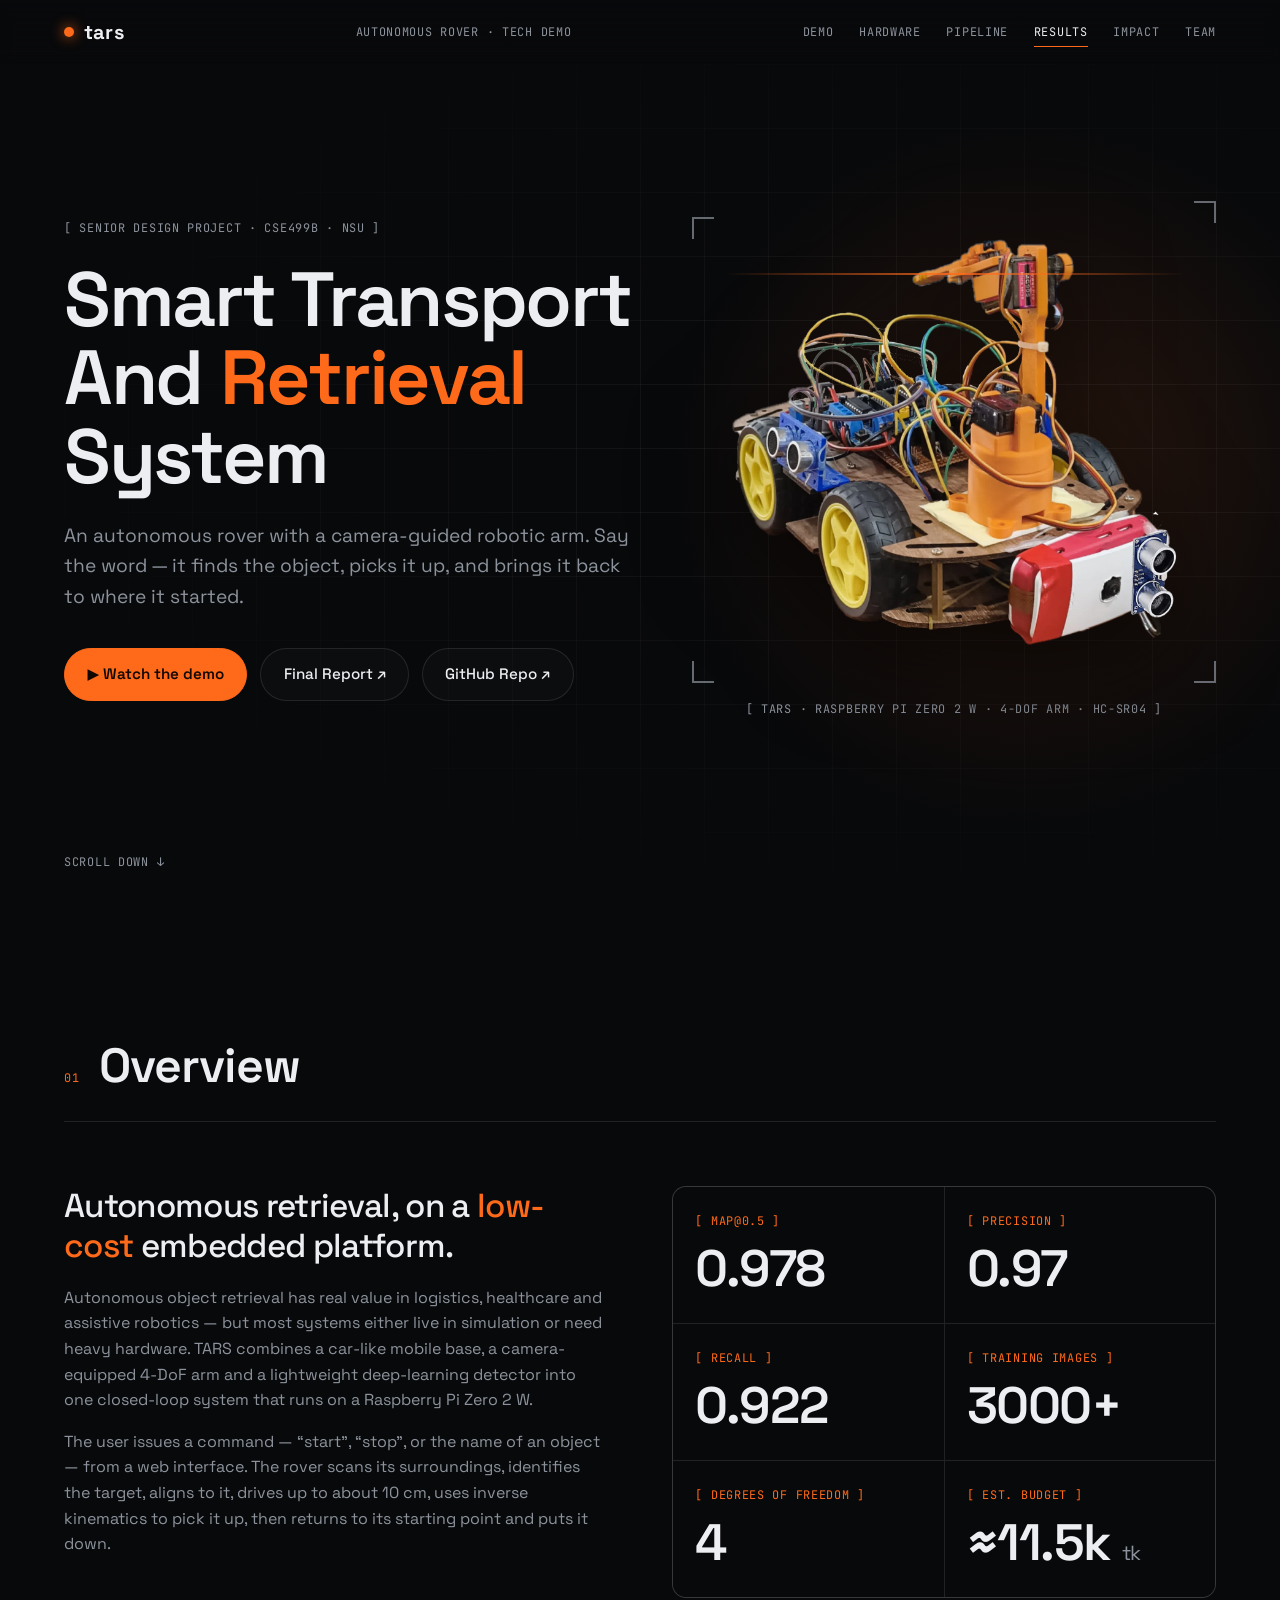
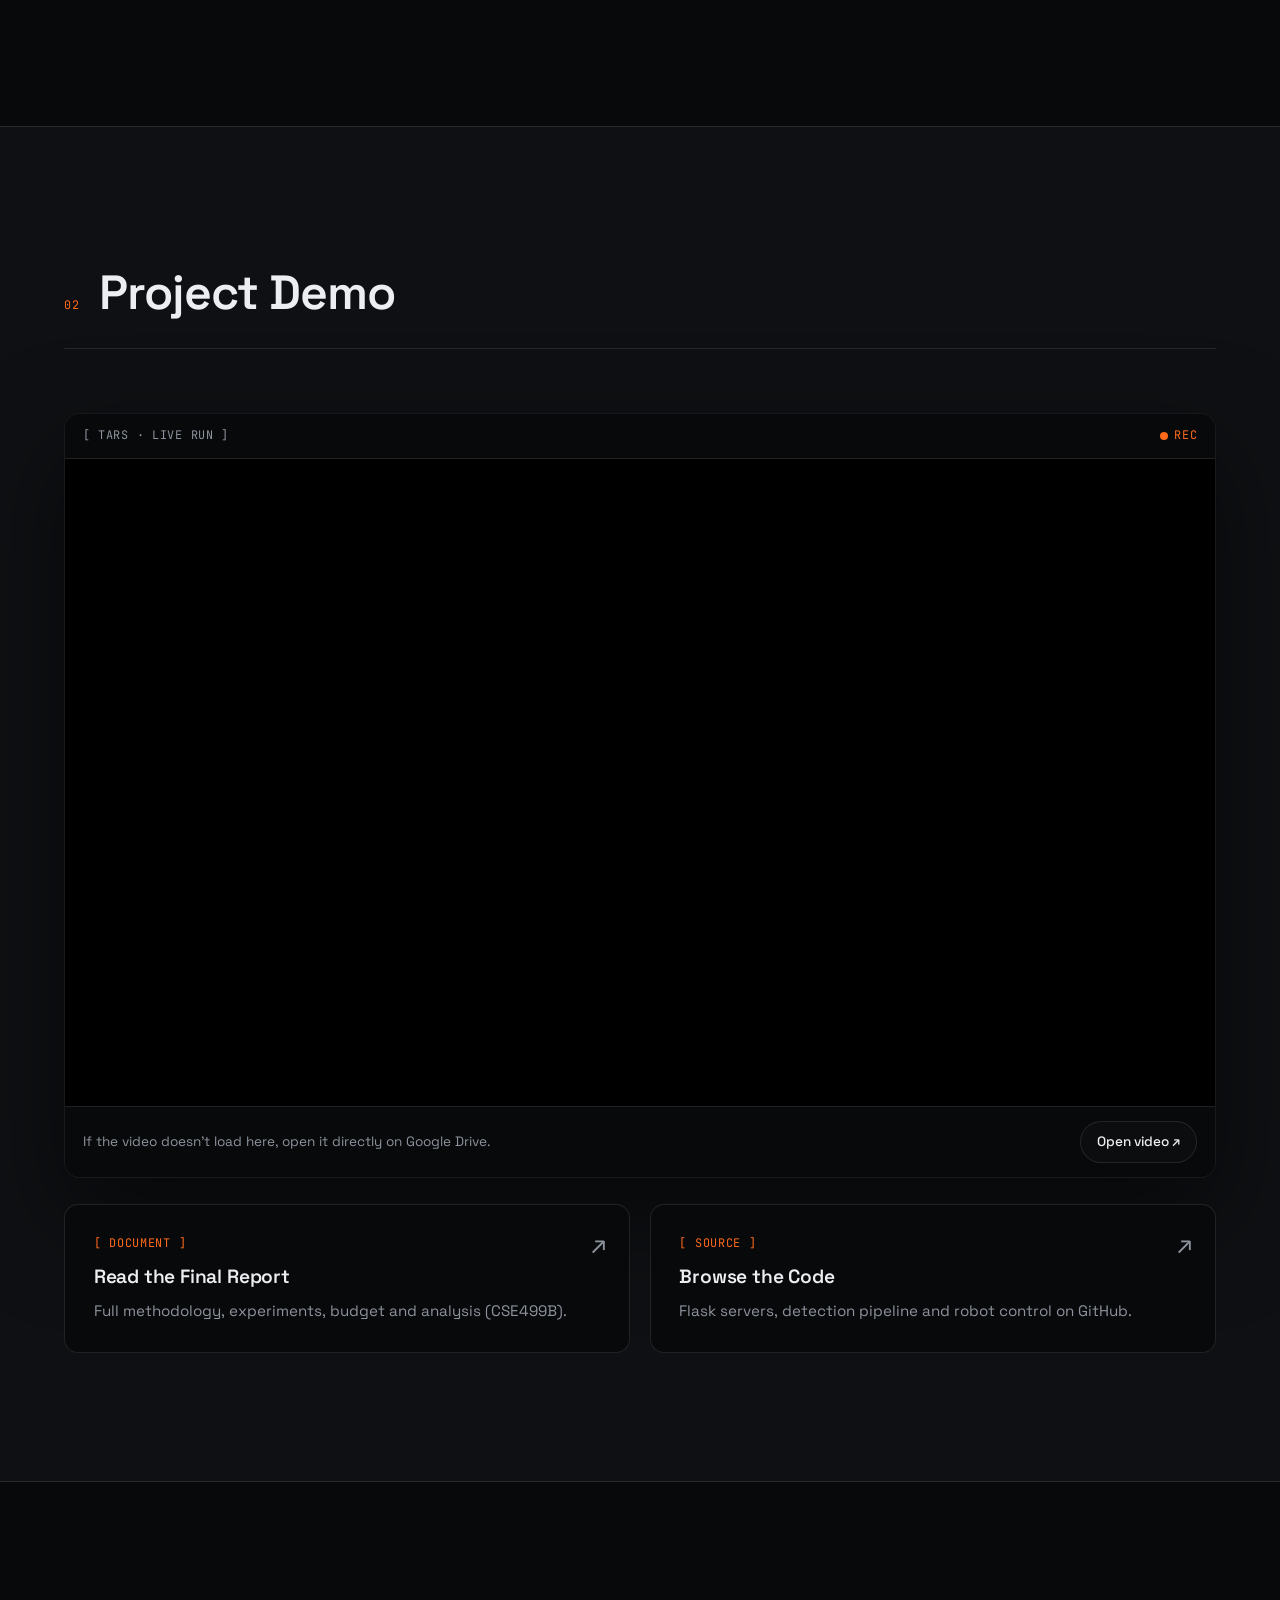
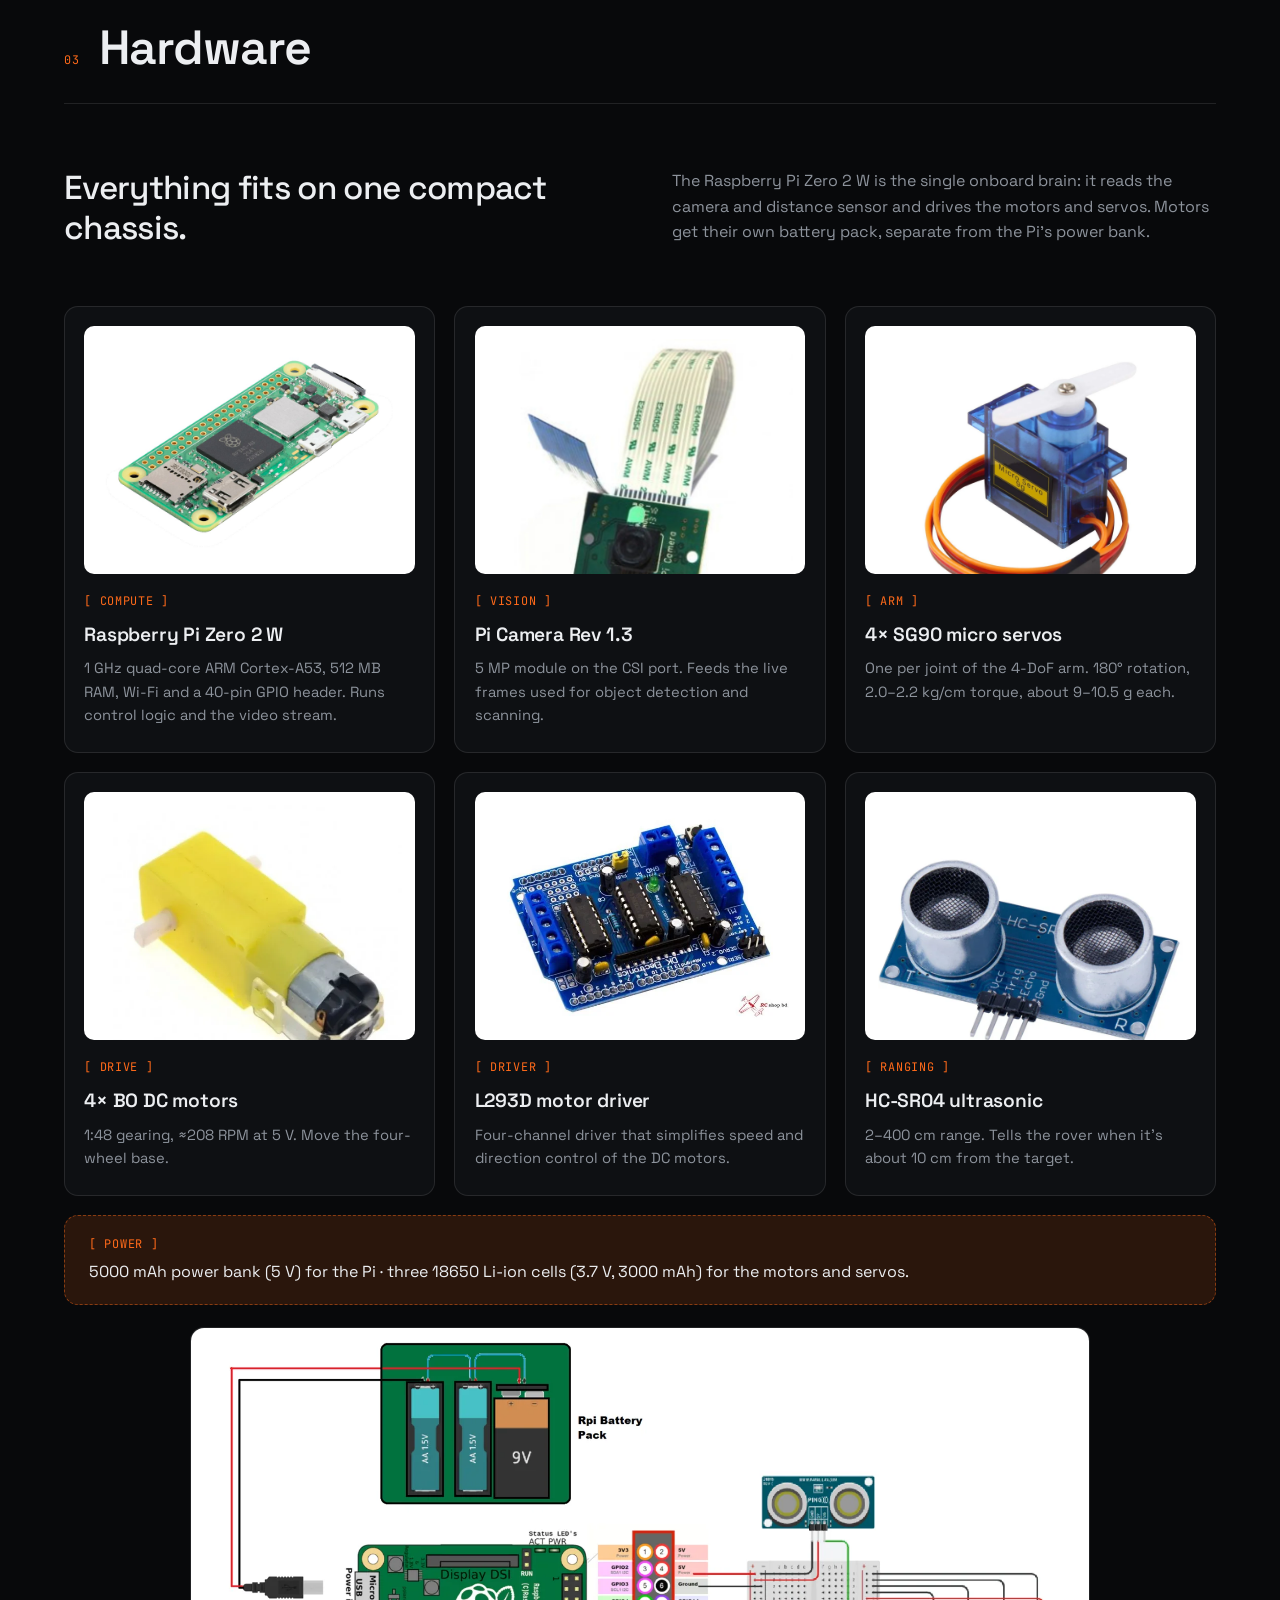
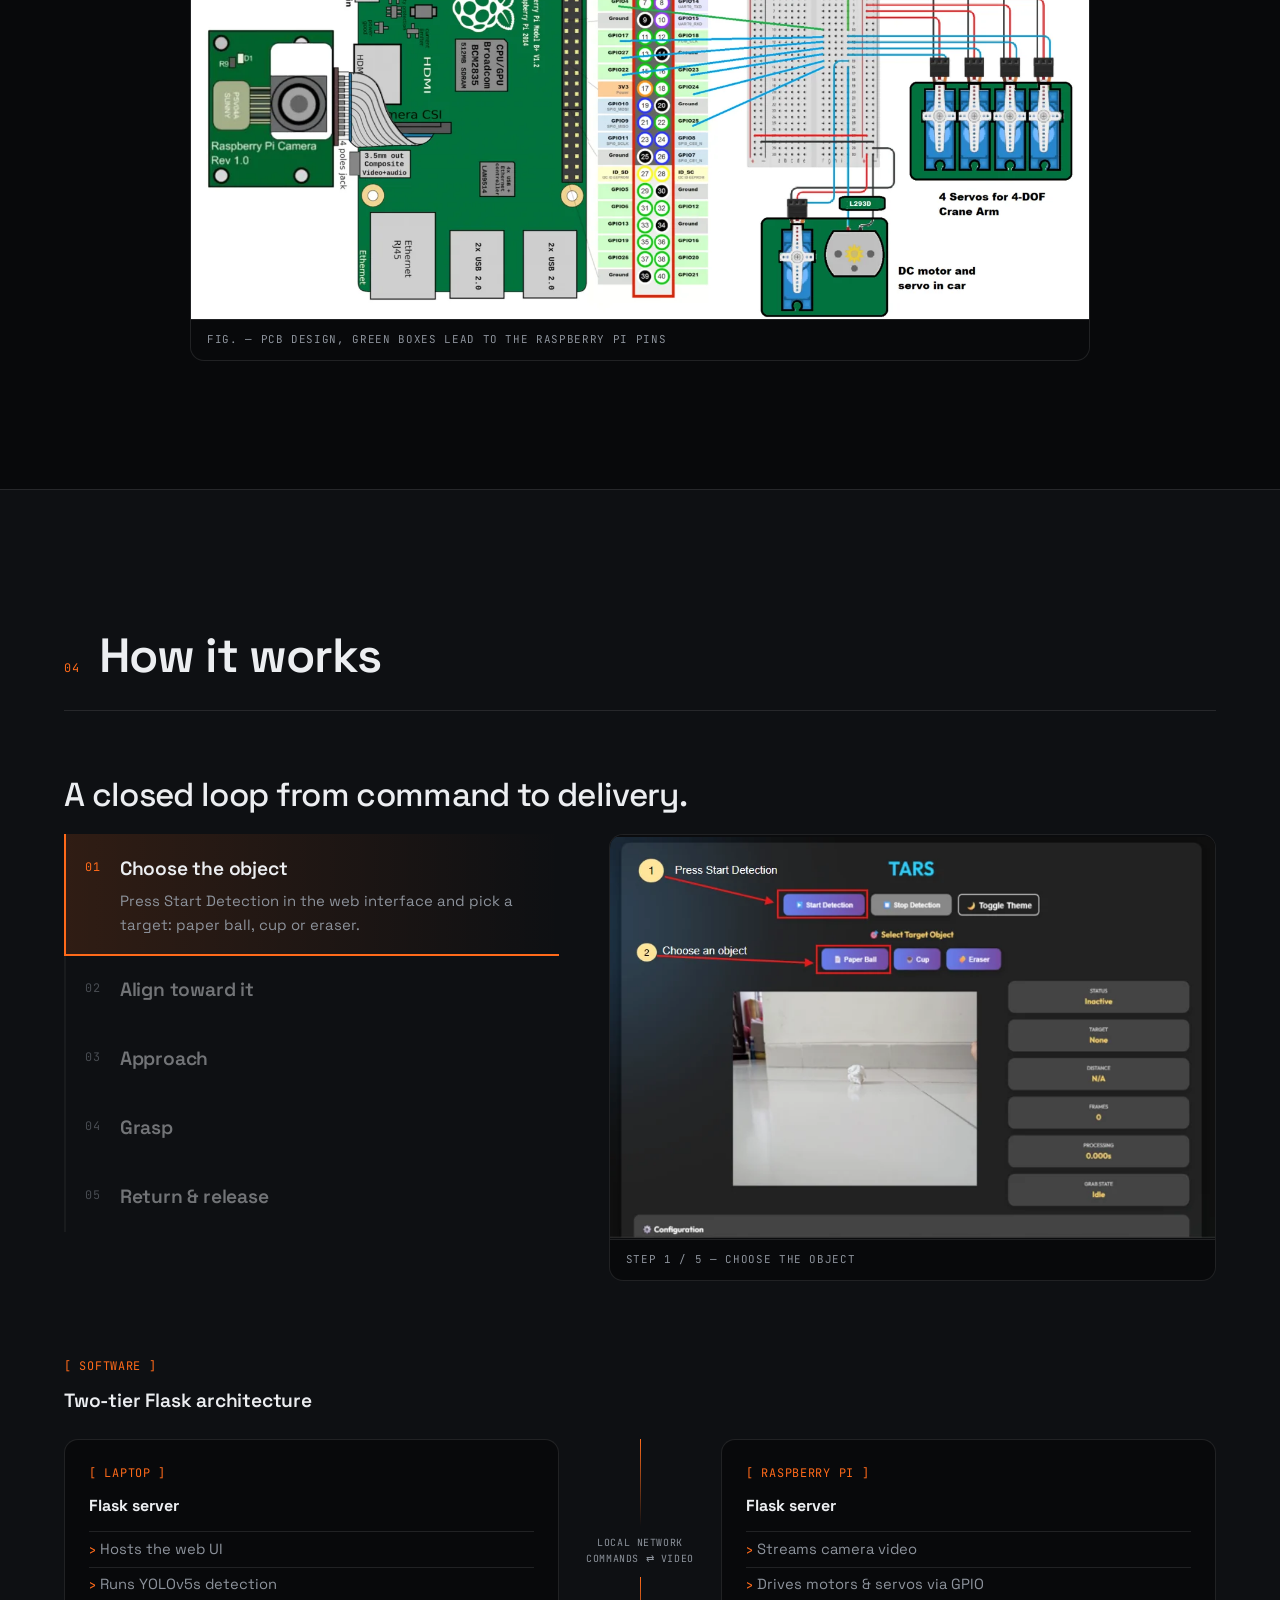
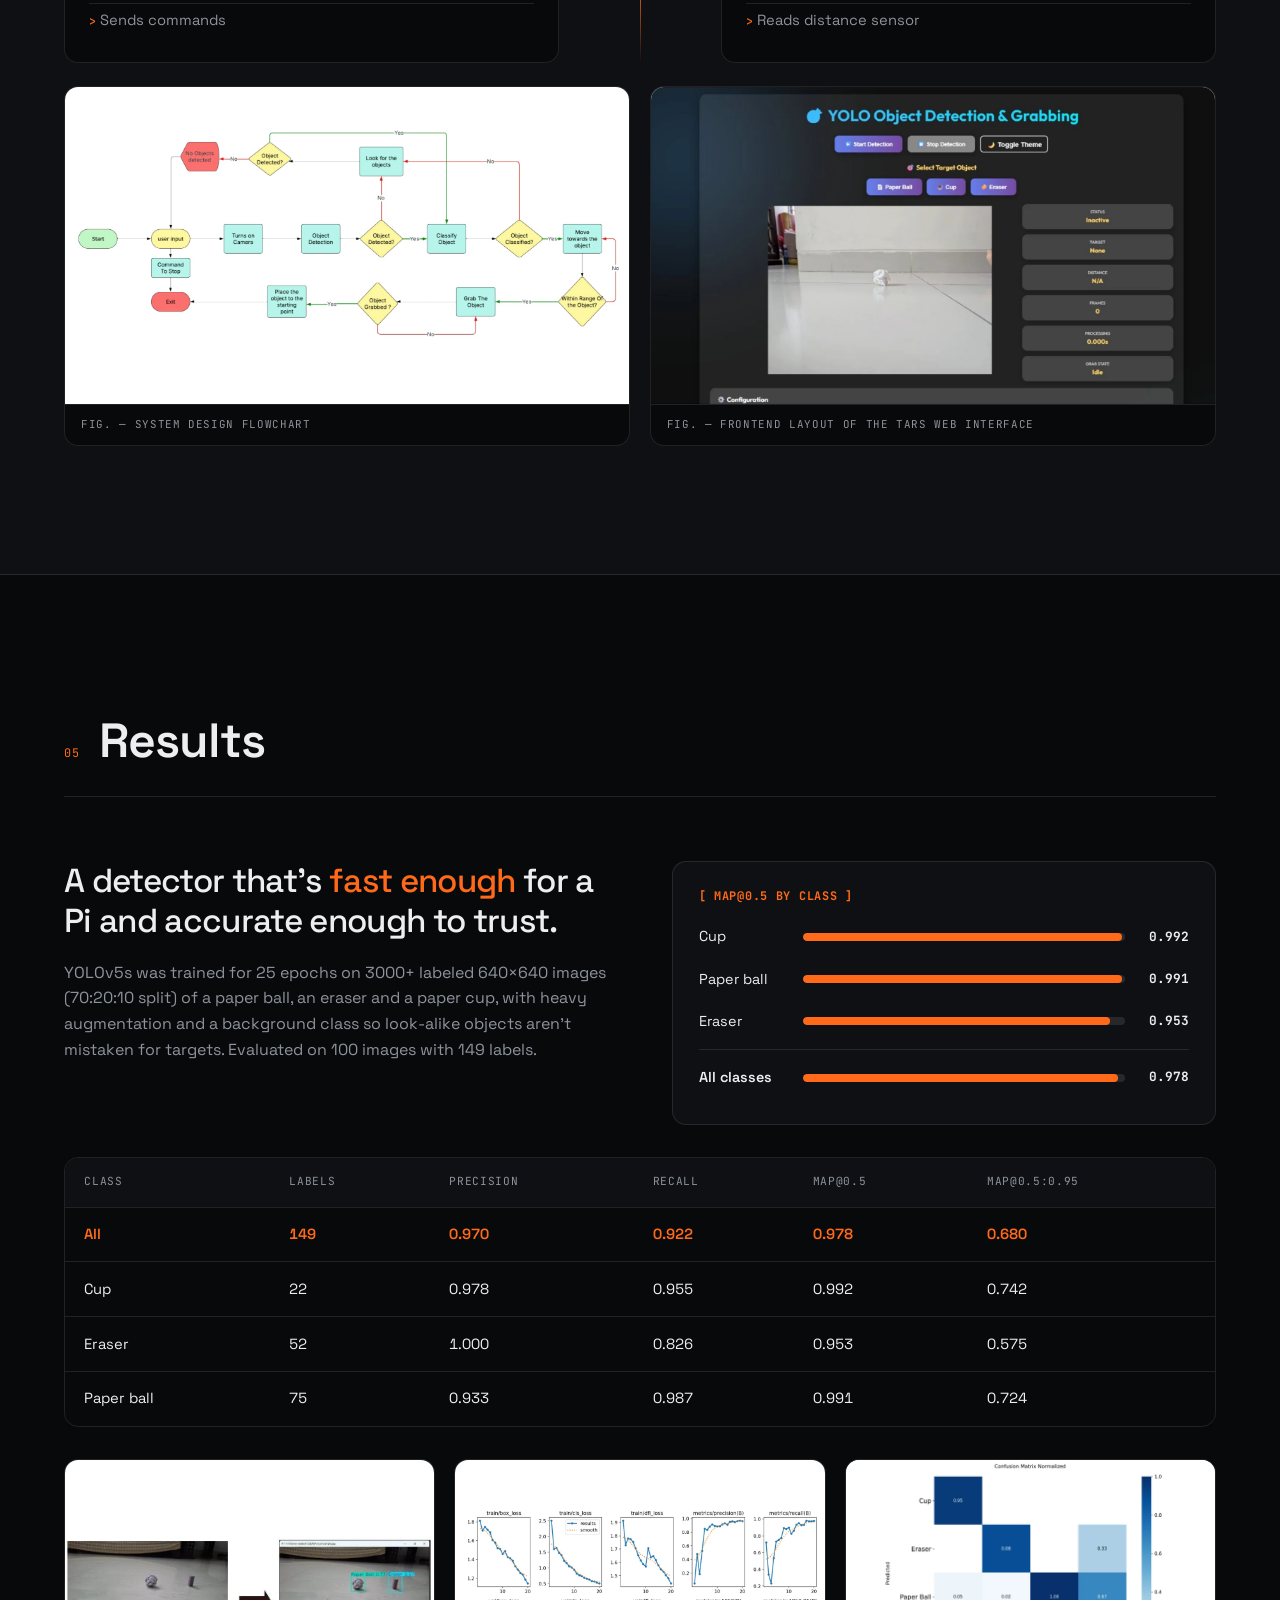
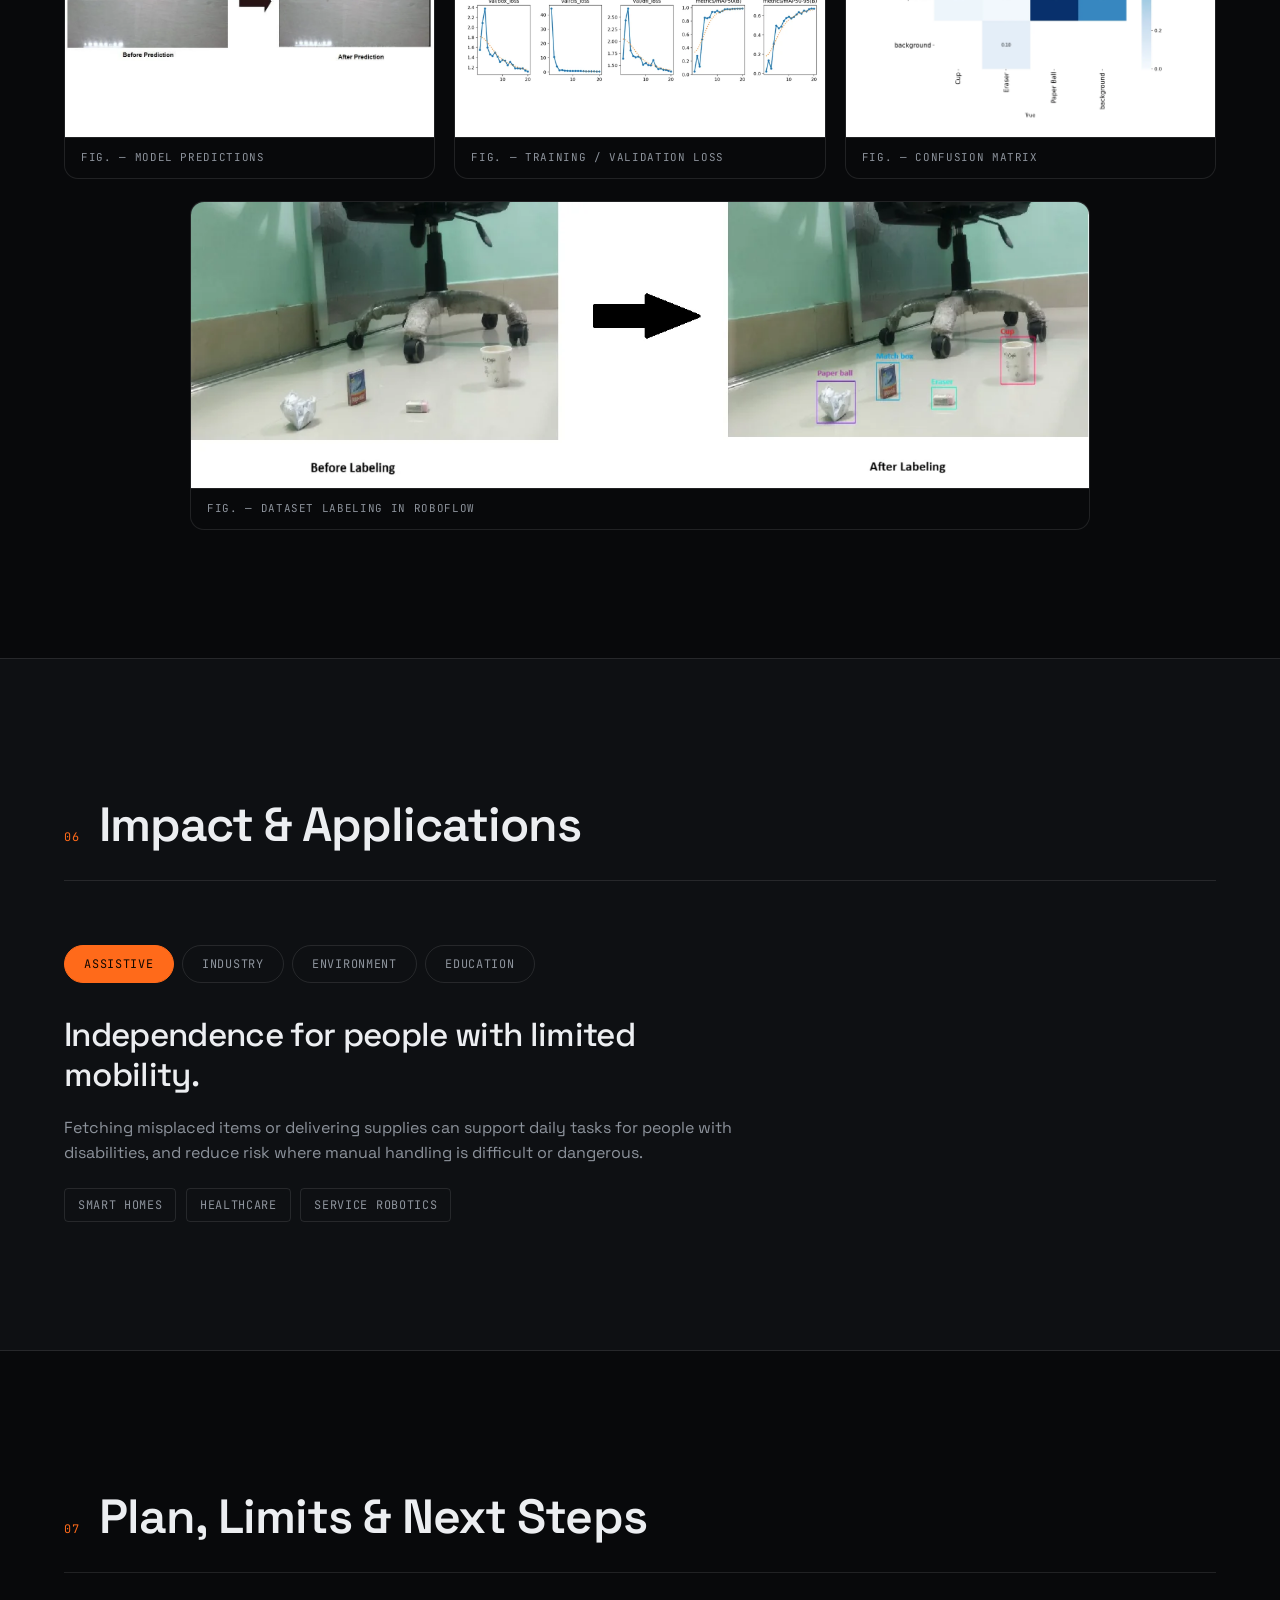
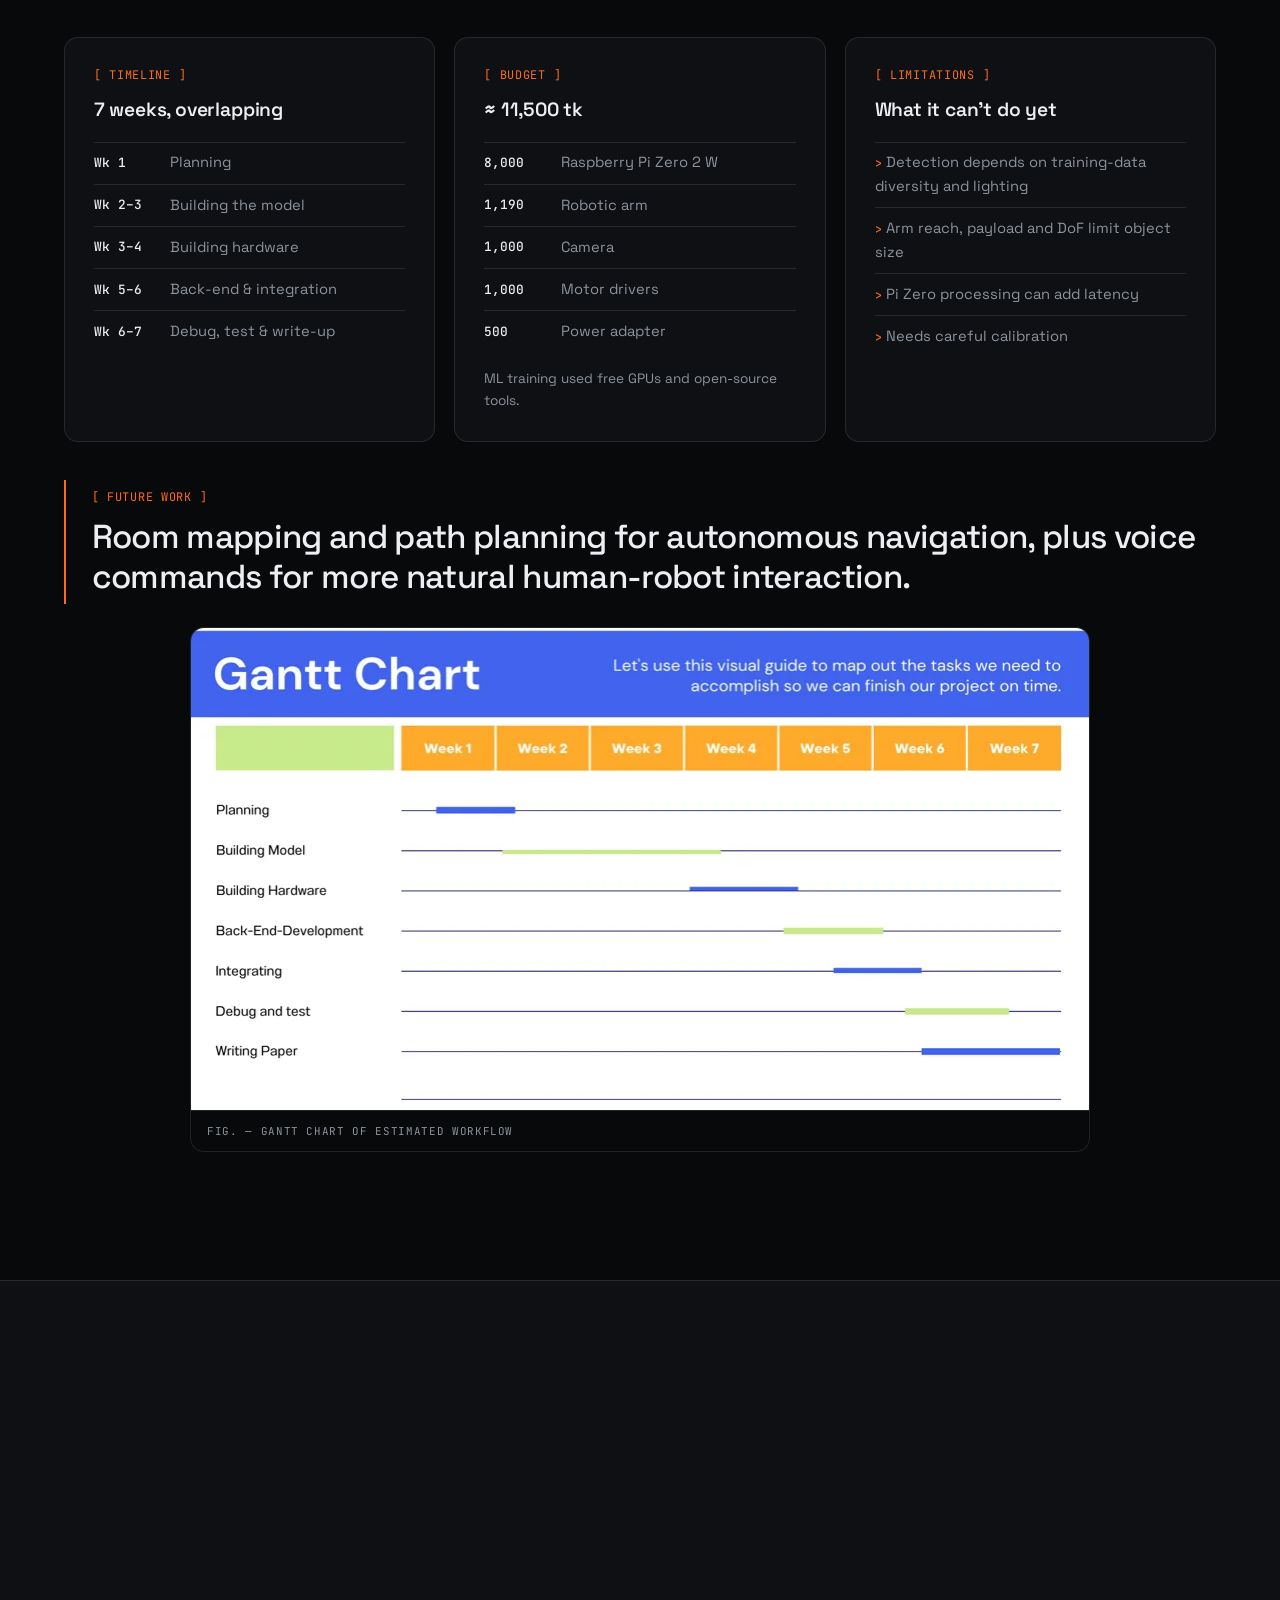
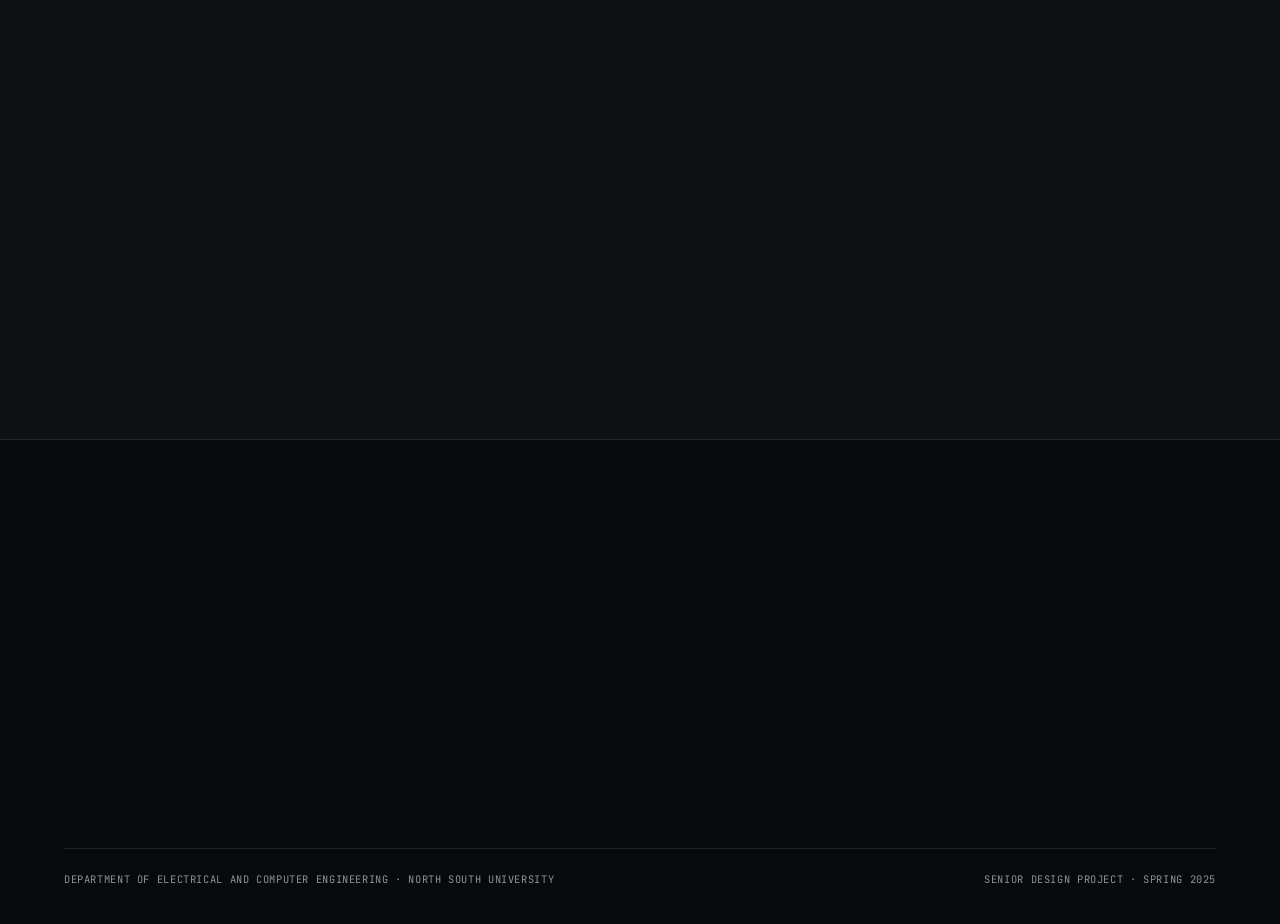
==== index.html @ 63c5642d "Add demo website files" ====
<!DOCTYPE html>
<html lang="en">
<head>
<meta charset="utf-8">
<meta name="viewport" content="width=device-width, initial-scale=1">
<title>TARS — Smart Transport And Retrieval System</title>
<meta name="description" content="TARS is an autonomous rover with a 4-DoF arm that detects, picks up and returns objects using YOLOv5s on a Raspberry Pi Zero 2 W. NSU senior design project, Spring 2025.">
<meta property="og:title" content="TARS — Smart Transport And Retrieval System">
<meta property="og:description" content="An autonomous rover that finds, grabs and returns objects. YOLOv5s · Inverse kinematics · Raspberry Pi.">
<meta property="og:image" content="assets/rover.webp">
<link rel="icon" href="data:image/svg+xml,<svg xmlns='http://www.w3.org/2000/svg' viewBox='0 0 100 100'><text y='.9em' font-size='90'>🤖</text></svg>">
<link rel="preconnect" href="https://fonts.googleapis.com">
<link rel="preconnect" href="https://fonts.gstatic.com" crossorigin>
<link href="https://fonts.googleapis.com/css2?family=JetBrains+Mono:wght@400;500&family=Space+Grotesk:wght@400;500;600;700&display=swap" rel="stylesheet">
<link rel="stylesheet" href="style.css">
<script>document.documentElement.classList.add('js')</script>
</head>
<body>

<!-- progress bar -->
<div class="progress" id="progress"></div>

<!-- NAV -->
<header class="nav">
  <a href="#hero" class="brand"><span class="dot"></span>tars</a>
  <div class="nav-mid mono">Autonomous Rover · Tech Demo</div>
  <nav class="nav-links mono" id="navLinks">
    <a href="#demo">Demo</a>
    <a href="#hardware">Hardware</a>
    <a href="#pipeline">Pipeline</a>
    <a href="#results">Results</a>
    <a href="#impact">Impact</a>
    <a href="#team">Team</a>
  </nav>
  <button class="menu-btn mono" id="menuBtn" aria-label="Toggle menu">menu</button>
</header>

<main>

<!-- HERO -->
<section class="hero" id="hero">
  <div class="grid-bg"></div>
  <div class="hero-inner">
    <div class="hero-copy">
      <p class="tag mono">[ Senior Design Project · CSE499B · NSU ]</p>
      <h1>Smart Transport <br>And <span class="accent">Retrieval</span> System</h1>
      <p class="lead">An autonomous rover with a camera-guided robotic arm. Say the word — it finds the object, picks it up, and brings it back to where it started.</p>
      <div class="cta-row">
        <a class="btn primary" href="#demo">▶ Watch the demo</a>
        <a class="btn" href="https://drive.google.com/file/d/1x4nU5dVO1PKBptkkQc-nvLlIwuIzyJZN/view?usp=sharing" target="_blank" rel="noopener">Final Report ↗</a>
        <a class="btn" href="https://github.com/TrulyFalse/Autonomous-Rover-CSE499" target="_blank" rel="noopener">GitHub Repo ↗</a>
      </div>
    </div>
    <div class="hero-visual">
      <div class="rover-wrap">
        <img src="assets/rover.webp" alt="The TARS rover: a four-wheel chassis with an orange 4-DoF robotic arm, ultrasonic sensor and camera" class="rover">
        <div class="scanline"></div>
        <span class="corner tl"></span><span class="corner tr"></span><span class="corner bl"></span><span class="corner br"></span>
      </div>
      <p class="mono caption">[ TARS · Raspberry Pi Zero 2 W · 4-DoF arm · HC-SR04 ]</p>
    </div>
  </div>
  <div class="scroll-hint mono">Scroll down <span>↓</span></div>
</section>

<!-- MARQUEE
<div class="marquee" aria-hidden="true">
  <div class="marquee-track mono">
    <span>Detect</span><span>•</span><span>Align</span><span>•</span><span>Approach</span><span>•</span><span>Fetch</span><span>•</span><span>Return</span><span>•</span><span>Place</span><span>•</span>
    <span>Detect</span><span>•</span><span>Align</span><span>•</span><span>Approach</span><span>•</span><span>Fetch</span><span>•</span><span>Return</span><span>•</span><span>Place</span><span>•</span>
  </div>
</div> -->

<!-- INTRO / STATS -->
<section class="section" id="overview">
  <div class="sec-head reveal"><span class="num mono">01</span><h2>Overview</h2></div>
  <div class="two-col">
    <div class="reveal">
      <p class="big">Autonomous retrieval, on a <em>low-cost</em> embedded platform.</p>
      <p class="muted">Autonomous object retrieval has real value in logistics, healthcare and assistive robotics — but most systems either live in simulation or need heavy hardware. TARS combines a car-like mobile base, a camera-equipped 4-DoF arm and a lightweight deep-learning detector into one closed-loop system that runs on a Raspberry Pi Zero 2 W.</p>
      <p class="muted">The user issues a command — “start”, “stop”, or the name of an object — from a web interface. The rover scans its surroundings, identifies the target, aligns to it, drives up to about 10&nbsp;cm, uses inverse kinematics to pick it up, then returns to its starting point and puts it down.</p>
    </div>
    <div class="stats reveal">
      <div class="stat"><span class="mono lbl">[ mAP@0.5 ]</span><b data-count="0.978" data-dec="3">0.978</b></div>
      <div class="stat"><span class="mono lbl">[ Precision ]</span><b data-count="0.97" data-dec="2">0.97</b></div>
      <div class="stat"><span class="mono lbl">[ Recall ]</span><b data-count="0.922" data-dec="3">0.922</b></div>
      <div class="stat"><span class="mono lbl">[ Training images ]</span><b data-count="3000" data-dec="0" data-suffix="+">3000+</b></div>
      <div class="stat"><span class="mono lbl">[ Degrees of freedom ]</span><b data-count="4" data-dec="0">4</b></div>
      <div class="stat"><span class="mono lbl">[ Est. budget ]</span><b>≈11.5k <small>tk</small></b></div>
    </div>
  </div>
</section>

<!-- DEMO VIDEO -->
<section class="section dark2" id="demo">
  <div class="sec-head reveal"><span class="num mono">02</span><h2>Project Demo</h2></div>
  <div class="video-shell reveal">
    <div class="video-bar mono"><span>[ TARS · live run ]</span><span class="rec"><i></i> REC</span></div>
    <div class="video-frame">
      <iframe src="https://drive.google.com/file/d/1dZosNfNi_3MgYP8vj880wdnZzely6XjG/preview" title="TARS project demo video" allow="autoplay; fullscreen" allowfullscreen loading="lazy"></iframe>
    </div>
    <div class="video-foot">
      <p class="muted">If the video doesn’t load here, open it directly on Google Drive.</p>
      <a class="btn small" href="https://drive.google.com/file/d/1dZosNfNi_3MgYP8vj880wdnZzely6XjG/view?usp=sharing" target="_blank" rel="noopener">Open video ↗</a>
    </div>
  </div>

  <div class="link-cards reveal">
    <a class="link-card" href="https://drive.google.com/file/d/1x4nU5dVO1PKBptkkQc-nvLlIwuIzyJZN/view?usp=sharing" target="_blank" rel="noopener">
      <span class="mono lbl">[ document ]</span>
      <h3>Read the Final Report</h3>
      <p>Full methodology, experiments, budget and analysis (CSE499B).</p>
      <span class="arrow">↗</span>
    </a>
    <a class="link-card" href="https://github.com/TrulyFalse/Autonomous-Rover-CSE499" target="_blank" rel="noopener">
      <span class="mono lbl">[ source ]</span>
      <h3>Browse the Code</h3>
      <p>Flask servers, detection pipeline and robot control on GitHub.</p>
      <span class="arrow">↗</span>
    </a>
  </div>
</section>

<!-- HARDWARE -->
<section class="section" id="hardware">
  <div class="sec-head reveal"><span class="num mono">03</span><h2>Hardware</h2></div>
  <div class="hw-intro two-col">
    <p class="big reveal">Everything fits on one compact chassis.</p>
    <p class="muted reveal">The Raspberry Pi Zero 2 W is the single onboard brain: it reads the camera and distance sensor and drives the motors and servos. Motors get their own battery pack, separate from the Pi’s power bank.</p>
  </div>

  <div class="parts">
    <article class="part reveal">
      <div class="part-img"><img src="assets/rpi.webp" alt="Raspberry Pi Zero 2 W" loading="lazy"></div>
      <span class="mono lbl">[ compute ]</span>
      <h3>Raspberry Pi Zero 2 W</h3>
      <p>1&nbsp;GHz quad-core ARM Cortex-A53, 512&nbsp;MB RAM, Wi-Fi and a 40-pin GPIO header. Runs control logic and the video stream.</p>
    </article>
    <article class="part reveal">
      <div class="part-img"><img src="assets/cam.webp" alt="Raspberry Pi Camera Rev 1.3" loading="lazy"></div>
      <span class="mono lbl">[ vision ]</span>
      <h3>Pi Camera Rev 1.3</h3>
      <p>5&nbsp;MP module on the CSI port. Feeds the live frames used for object detection and scanning.</p>
    </article>
    <article class="part reveal">
      <div class="part-img"><img src="assets/servo.webp" alt="SG90 micro servo" loading="lazy"></div>
      <span class="mono lbl">[ arm ]</span>
      <h3>4× SG90 micro servos</h3>
      <p>One per joint of the 4-DoF arm. 180° rotation, 2.0–2.2&nbsp;kg/cm torque, about 9–10.5&nbsp;g each.</p>
    </article>
    <article class="part reveal">
      <div class="part-img"><img src="assets/motor.webp" alt="BO DC motor" loading="lazy"></div>
      <span class="mono lbl">[ drive ]</span>
      <h3>4× BO DC motors</h3>
      <p>1:48 gearing, ≈208&nbsp;RPM at 5&nbsp;V. Move the four-wheel base.</p>
    </article>
    <article class="part reveal">
      <div class="part-img"><img src="assets/l293.webp" alt="L293D motor driver shield" loading="lazy"></div>
      <span class="mono lbl">[ driver ]</span>
      <h3>L293D motor driver</h3>
      <p>Four-channel driver that simplifies speed and direction control of the DC motors.</p>
    </article>
    <article class="part reveal">
      <div class="part-img"><img src="assets/sonar.webp" alt="HC-SR04 ultrasonic sensor" loading="lazy"></div>
      <span class="mono lbl">[ ranging ]</span>
      <h3>HC-SR04 ultrasonic</h3>
      <p>2–400&nbsp;cm range. Tells the rover when it’s about 10&nbsp;cm from the target.</p>
    </article>
  </div>

  <div class="power reveal">
    <span class="mono lbl">[ power ]</span>
    <p>5000&nbsp;mAh power bank (5&nbsp;V) for the Pi · three 18650 Li-ion cells (3.7&nbsp;V, 3000&nbsp;mAh) for the motors and servos.</p>
  </div>

  <div class="fig-row">
    <figure class="fig reveal light slim">
      <img src="assets/pcb.webp" alt="Custom PCB design for the TARS system" loading="lazy" data-zoom>
      <figcaption class="mono">Fig. — PCB design, green boxes lead to the Raspberry Pi pins</figcaption>
    </figure>
  </div>
</section>

<!-- PIPELINE -->
<section class="section dark2" id="pipeline">
  <div class="sec-head reveal"><span class="num mono">04</span><h2>How it works</h2></div>

  <p class="big reveal narrow">A closed loop from command to delivery.</p>

  <div class="pipe">
    <ol class="steps reveal" id="steps">
      <li class="active" data-step="0"><span class="mono">01</span><div><h3>Choose the object</h3><p>Press Start Detection in the web interface and pick a target: paper ball, cup or eraser.</p></div></li>
      <li data-step="1"><span class="mono">02</span><div><h3>Align toward it</h3><p>The rover rotates through repeated 360° scans until YOLOv5s spots the target, then lines up with it.</p></div></li>
      <li data-step="2"><span class="mono">03</span><div><h3>Approach</h3><p>It drives forward until the HC-SR04 reads about 10&nbsp;cm — within the arm’s grasping range.</p></div></li>
      <li data-step="3"><span class="mono">04</span><div><h3>Grasp</h3><p>Inverse kinematics computes the servo angles that swing the arm down and the claw closes on the object.</p></div></li>
      <li data-step="4"><span class="mono">05</span><div><h3>Return &amp; release</h3><p>Holding the object, the rover drives back to its starting point and puts it down. A stop command can halt everything at any time.</p></div></li>
    </ol>
    <figure class="fig sticky stage reveal" id="stage">
      <div class="stage-imgs">
        <img class="on" src="assets/step1.webp" alt="Step 1: the TARS web interface with Start Detection and Paper Ball highlighted">
        <img src="assets/step2.webp" alt="Step 2: the rover rotating to align toward a paper ball" loading="lazy">
        <img src="assets/step3.webp" alt="Step 3: the rover approaching the paper ball, distance reading 10.2" loading="lazy">
        <img src="assets/step4.webp" alt="Step 4: the arm reaching down to pick up the paper ball" loading="lazy">
        <img src="assets/step5.webp" alt="Step 5: the arm holding the picked-up paper ball" loading="lazy">
      </div>
      <figcaption class="mono"><span id="stageCap">Step 1 / 5 — Choose the object</span></figcaption>
    </figure>
  </div>

  <div class="arch">
    <div class="sec-sub reveal"><span class="mono lbl">[ software ]</span><h3>Two-tier Flask architecture</h3></div>
    <div class="arch-grid reveal">
      <div class="node">
        <span class="mono lbl">[ laptop ]</span>
        <h4>Flask server</h4>
        <ul><li>Hosts the web UI</li><li>Runs YOLOv5s detection</li><li>Sends commands</li></ul>
      </div>
      <div class="link-mid mono"><i></i><span>local network<br>commands ⇄ video</span><i></i></div>
      <div class="node">
        <span class="mono lbl">[ raspberry pi ]</span>
        <h4>Flask server</h4>
        <ul><li>Streams camera video</li><li>Drives motors &amp; servos via GPIO</li><li>Reads distance sensor</li></ul>
      </div>
    </div>
    <div class="fig-row two">
      <figure class="fig reveal light">
        <img src="assets/flow.webp" alt="System flowchart" loading="lazy" data-zoom>
        <figcaption class="mono">Fig. — System design flowchart</figcaption>
      </figure>
      <figure class="fig reveal light">
        <img src="assets/ui.webp" alt="TARS web interface" loading="lazy" data-zoom>
        <figcaption class="mono">Fig. — Frontend layout of the TARS web interface</figcaption>
      </figure>
    </div>
  </div>
</section>

<!-- RESULTS -->
<section class="section" id="results">
  <div class="sec-head reveal"><span class="num mono">05</span><h2>Results</h2></div>

  <div class="two-col">
    <div class="reveal">
      <p class="big">A detector that’s <em>fast enough</em> for a Pi and accurate enough to trust.</p>
      <p class="muted">YOLOv5s was trained for 25 epochs on 3000+ labeled 640×640 images (70:20:10 split) of a paper ball, an eraser and a paper cup, with heavy augmentation and a background class so look-alike objects aren’t mistaken for targets. Evaluated on 100 images with 149 labels.</p>
    </div>
    <div class="bars reveal" id="bars">
      <h4 class="mono lbl">[ mAP@0.5 by class ]</h4>
      <div class="bar"><span>Cup</span><div><i style="--w:99.2%"></i></div><b>0.992</b></div>
      <div class="bar"><span>Paper ball</span><div><i style="--w:99.1%"></i></div><b>0.991</b></div>
      <div class="bar"><span>Eraser</span><div><i style="--w:95.3%"></i></div><b>0.953</b></div>
      <div class="bar all"><span>All classes</span><div><i style="--w:97.8%"></i></div><b>0.978</b></div>
    </div>
  </div>

  <div class="table-wrap reveal">
    <table>
      <thead><tr><th>Class</th><th>Labels</th><th>Precision</th><th>Recall</th><th>mAP@0.5</th><th>mAP@0.5:0.95</th></tr></thead>
      <tbody>
        <tr class="all"><td>All</td><td>149</td><td>0.970</td><td>0.922</td><td>0.978</td><td>0.680</td></tr>
        <tr><td>Cup</td><td>22</td><td>0.978</td><td>0.955</td><td>0.992</td><td>0.742</td></tr>
        <tr><td>Eraser</td><td>52</td><td>1.000</td><td>0.826</td><td>0.953</td><td>0.575</td></tr>
        <tr><td>Paper ball</td><td>75</td><td>0.933</td><td>0.987</td><td>0.991</td><td>0.724</td></tr>
      </tbody>
    </table>
  </div>

  <div class="fig-row three">
    <figure class="fig reveal light">
      <img src="assets/pred.webp" alt="Sample predictions of the trained model" loading="lazy" data-zoom>
      <figcaption class="mono">Fig. — Model predictions</figcaption>
    </figure>
    <figure class="fig reveal light">
      <img src="assets/loss.webp" alt="Training and validation loss graph" loading="lazy" data-zoom>
      <figcaption class="mono">Fig. — Training / validation loss</figcaption>
    </figure>
    <figure class="fig reveal light">
      <img src="assets/cm.webp" alt="Confusion matrix" loading="lazy" data-zoom>
      <figcaption class="mono">Fig. — Confusion matrix</figcaption>
    </figure>
  </div>
  <div class="fig-row">
    <figure class="fig reveal light slim">
      <img src="assets/label.webp" alt="Data labeling in Roboflow" loading="lazy" data-zoom>
      <figcaption class="mono">Fig. — Dataset labeling in Roboflow</figcaption>
    </figure>
  </div>
</section>

<!-- IMPACT -->
<section class="section dark2" id="impact">
  <div class="sec-head reveal"><span class="num mono">06</span><h2>Impact &amp; Applications</h2></div>
  <div class="tabs reveal" id="tabs">
    <div class="tab-list mono" role="tablist">
      <button class="on" role="tab" data-tab="0">Assistive</button>
      <button role="tab" data-tab="1">Industry</button>
      <button role="tab" data-tab="2">Environment</button>
      <button role="tab" data-tab="3">Education</button>
    </div>
    <div class="tab-body">
      <div class="tab-panel on" data-panel="0">
        <p class="big">Independence for people with limited mobility.</p>
        <p class="muted">Fetching misplaced items or delivering supplies can support daily tasks for people with disabilities, and reduce risk where manual handling is difficult or dangerous.</p>
        <div class="chips mono"><span>Smart homes</span><span>Healthcare</span><span>Service robotics</span></div>
      </div>
      <div class="tab-panel" data-panel="1">
        <p class="big">Automating repetitive and hazardous handling.</p>
        <p class="muted">The same detect-grasp-transport loop applies to manufacturing, warehousing and logistics, improving workplace safety and throughput.</p>
        <div class="chips mono"><span>Logistics</span><span>Manufacturing</span><span>Warehousing</span></div>
      </div>
      <div class="tab-panel" data-panel="2">
        <p class="big">Less waste, lower energy use.</p>
        <p class="muted">Adapted for sorting in recycling facilities or selective harvesting in precision agriculture. Low-power parts and open-source software support greener, repairable designs.</p>
        <div class="chips mono"><span>Recycling</span><span>Agriculture</span><span>SDG 9 · SDG 12</span></div>
      </div>
      <div class="tab-panel" data-panel="3">
        <p class="big">A hands-on platform for robotics + AI.</p>
        <p class="muted">Bridges embedded systems, computer vision, control and machine learning on affordable hardware — making advanced projects reachable in resource-limited settings.</p>
        <div class="chips mono"><span>STEM education</span><span>Open-source</span><span>SDG 4</span></div>
      </div>
    </div>
  </div>
</section>

<!-- PLAN / LIMITS -->
<section class="section" id="plan">
  <div class="sec-head reveal"><span class="num mono">07</span><h2>Plan, Limits &amp; Next Steps</h2></div>
  <div class="three-col">
    <div class="card reveal">
      <span class="mono lbl">[ timeline ]</span>
      <h3>7 weeks, overlapping</h3>
      <ul class="tl">
        <li><b>Wk 1</b> Planning</li>
        <li><b>Wk 2–3</b> Building the model</li>
        <li><b>Wk 3–4</b> Building hardware</li>
        <li><b>Wk 5–6</b> Back-end &amp; integration</li>
        <li><b>Wk 6–7</b> Debug, test &amp; write-up</li>
      </ul>
    </div>
    <div class="card reveal">
      <span class="mono lbl">[ budget ]</span>
      <h3>≈ 11,500 tk</h3>
      <ul class="tl">
        <li><b>8,000</b> Raspberry Pi Zero 2 W</li>
        <li><b>1,190</b> Robotic arm</li>
        <li><b>1,000</b> Camera</li>
        <li><b>1,000</b> Motor drivers</li>
        <li><b>500</b> Power adapter</li>
      </ul>
      <p class="muted sm">ML training used free GPUs and open-source tools.</p>
    </div>
    <div class="card reveal">
      <span class="mono lbl">[ limitations ]</span>
      <h3>What it can’t do yet</h3>
      <ul class="tl plain">
        <li>Detection depends on training-data diversity and lighting</li>
        <li>Arm reach, payload and DoF limit object size</li>
        <li>Pi Zero processing can add latency</li>
        <li>Needs careful calibration</li>
      </ul>
    </div>
  </div>
  <div class="future reveal">
    <span class="mono lbl">[ future work ]</span>
    <p class="big">Room mapping and path planning for autonomous navigation, plus voice commands for more natural human-robot interaction.</p>
  </div>
  <div class="fig-row">
    <figure class="fig reveal light slim">
      <img src="assets/gantt.webp" alt="Gantt chart of the estimated workflow" loading="lazy" data-zoom>
      <figcaption class="mono">Fig. — Gantt chart of estimated workflow</figcaption>
    </figure>
  </div>
</section>

<!-- TEAM -->
<section class="section dark2" id="team">
  <div class="sec-head reveal"><span class="num mono">08</span><h2>Team</h2></div>
  <div class="team">
    <div class="member reveal"><span class="mono">AU</span><h4>Abrar Ur Alam</h4></div>
    <div class="member reveal"><span class="mono">HB</span><h4>Hasan Bin Omar</h4></div>
    <div class="member reveal"><span class="mono">MA</span><h4>Mahbub Mokaddes Akash</h4></div>
    <div class="member reveal"><span class="mono">AJ</span><h4>Abdullah Mohammad Muntasir Adnan Jami</h4></div>
  </div>
  <div class="advisor reveal">
    <span class="mono lbl">[ faculty advisor ]</span>
    <h3>Md. Shahriar Hussain</h3>
    <p class="muted">Senior Lecturer, Department of Electrical and Computer Engineering, North South University</p>
  </div>
</section>

</main>

<footer class="footer">
  <div class="foot-cta reveal">
    <h2>See it. Read it. Build on it.</h2>
    <div class="cta-row center">
      <a class="btn primary" href="https://drive.google.com/file/d/1x4nU5dVO1PKBptkkQc-nvLlIwuIzyJZN/view?usp=sharing" target="_blank" rel="noopener">Final Report ↗</a>
      <a class="btn" href="https://github.com/TrulyFalse/Autonomous-Rover-CSE499" target="_blank" rel="noopener">Code Repository ↗</a>
      <a class="btn" href="https://drive.google.com/file/d/1dZosNfNi_3MgYP8vj880wdnZzely6XjG/view?usp=sharing" target="_blank" rel="noopener">Demo Video ↗</a>
    </div>
  </div>
  <div class="foot-meta mono">
    <span>Department of Electrical and Computer Engineering · North South University</span>
    <span>Senior Design Project · Spring 2025</span>
  </div>
</footer>

<!-- lightbox -->
<div class="lightbox" id="lightbox" aria-hidden="true"><img alt=""><button class="mono" aria-label="Close">close ✕</button></div>

<script src="script.js"></script>
</body>
</html>
---- style.css ----
:root{
  --bg:#08090b;
  --bg2:#0e1013;
  --line:rgba(255,255,255,.1);
  --text:#eceef1;
  --muted:#8d939c;
  --accent:#ff6a1a;
  --accent-soft:rgba(255,106,26,.14);
  --sans:"Space Grotesk",system-ui,-apple-system,"Segoe UI",Roboto,sans-serif;
  --mono:"JetBrains Mono",ui-monospace,SFMono-Regular,Menlo,Consolas,monospace;
  --pad:clamp(20px,5vw,72px);
}
*{box-sizing:border-box;margin:0;padding:0}
html{scroll-behavior:smooth;scroll-padding-top:70px}
body{background:var(--bg);color:var(--text);font-family:var(--sans);line-height:1.6;-webkit-font-smoothing:antialiased;overflow-x:hidden}
img{max-width:100%;display:block}
a{color:inherit;text-decoration:none}
ul{list-style:none}
.mono{font-family:var(--mono);font-size:.74rem;letter-spacing:.06em;text-transform:uppercase}
.lbl{color:var(--accent);display:block;margin-bottom:.6rem}
.muted{color:var(--muted)}
.sm{font-size:.85rem;margin-top:1rem}
.accent{color:var(--accent)}
em{font-style:normal;color:var(--accent)}

/* progress */
.progress{position:fixed;top:0;left:0;height:2px;width:0;background:var(--accent);z-index:100}

/* nav */
.nav{position:fixed;inset:0 0 auto 0;z-index:50;display:flex;align-items:center;justify-content:space-between;gap:1rem;padding:16px var(--pad);background:linear-gradient(var(--bg),rgba(8,9,11,0));backdrop-filter:blur(6px)}
.brand{display:flex;align-items:center;gap:.6rem;font-weight:700;font-size:1.25rem;letter-spacing:.02em}
.dot{width:10px;height:10px;border-radius:50%;background:var(--accent);box-shadow:0 0 14px var(--accent);animation:pulse 2s infinite}
.nav-mid{color:var(--muted);display:none}
.nav-links{display:flex;gap:1.6rem}
.nav-links a{color:var(--muted);transition:color .2s;position:relative}
.nav-links a:hover,.nav-links a.on{color:var(--text)}
.nav-links a.on::after{content:"";position:absolute;left:0;right:0;bottom:-6px;height:1px;background:var(--accent)}
.menu-btn{display:none;background:none;border:1px solid var(--line);color:var(--text);padding:.45rem .9rem;border-radius:999px;cursor:pointer}
@media(min-width:1100px){.nav-mid{display:block}}
@media(max-width:860px){
  .menu-btn{display:block}
  .nav-links{position:fixed;inset:60px 0 auto 0;flex-direction:column;background:var(--bg2);padding:1.4rem var(--pad);border-bottom:1px solid var(--line);transform:translateY(-130%);transition:transform .3s}
  .nav-links.open{transform:none}
}

/* hero */
.hero{position:relative;min-height:100vh;display:flex;align-items:center;padding:110px var(--pad) 90px;overflow:hidden}
.grid-bg{position:absolute;inset:0;background-image:linear-gradient(var(--line) 1px,transparent 1px),linear-gradient(90deg,var(--line) 1px,transparent 1px);background-size:64px 64px;mask-image:radial-gradient(ellipse at 70% 50%,#000 10%,transparent 70%);-webkit-mask-image:radial-gradient(ellipse at 70% 50%,#000 10%,transparent 70%);opacity:.55}
.hero::before{content:"";position:absolute;width:60vw;height:60vw;right:-10vw;top:10%;background:radial-gradient(circle,var(--accent-soft),transparent 65%);pointer-events:none}
.hero-inner{position:relative;display:grid;grid-template-columns:1.05fr .95fr;gap:3rem;align-items:center;width:100%;max-width:1400px;margin:auto}
.tag{color:var(--muted);margin-bottom:1.4rem}
h1{font-size:clamp(2.4rem,6vw,5.2rem);line-height:1.02;letter-spacing:-.03em;font-weight:600}
.lead{margin-top:1.6rem;font-size:clamp(1rem,1.5vw,1.25rem);color:var(--muted);max-width:34em}
.cta-row{display:flex;flex-wrap:wrap;gap:.8rem;margin-top:2.2rem}
.cta-row.center{justify-content:center}
.btn{display:inline-flex;align-items:center;gap:.5rem;padding:.85rem 1.4rem;border:1px solid var(--line);border-radius:999px;font-weight:500;font-size:.95rem;transition:.25s;background:rgba(255,255,255,.02)}
.btn:hover{border-color:var(--accent);color:var(--accent);transform:translateY(-2px)}
.btn.primary{background:var(--accent);border-color:var(--accent);color:#120700;font-weight:600}
.btn.primary:hover{background:#ff8340;color:#120700;box-shadow:0 8px 30px rgba(255,106,26,.35)}
.btn.small{padding:.55rem 1rem;font-size:.85rem}
.hero-visual{text-align:center}
.rover-wrap{position:relative;display:inline-block;padding:2rem;max-width:560px;width:100%}
.rover{width:100%;height:auto;filter:drop-shadow(0 30px 50px rgba(0,0,0,.6));animation:float 6s ease-in-out infinite}
.scanline{position:absolute;left:2rem;right:2rem;height:2px;background:linear-gradient(90deg,transparent,var(--accent),transparent);top:15%;animation:scan 4s linear infinite;opacity:.8}
.corner{position:absolute;width:22px;height:22px;border:2px solid var(--muted);opacity:.7}
.corner.tl{top:0;left:0;border-right:0;border-bottom:0}.corner.tr{top:0;right:0;border-left:0;border-bottom:0}
.corner.bl{bottom:0;left:0;border-right:0;border-top:0}.corner.br{bottom:0;right:0;border-left:0;border-top:0}
.caption{color:var(--muted);margin-top:.6rem}
.scroll-hint{position:absolute;bottom:28px;left:var(--pad);color:var(--muted)}
.scroll-hint span{display:inline-block;animation:bob 1.6s infinite}
@media(max-width:900px){.hero-inner{grid-template-columns:1fr}.hero{padding-top:100px}.hero-visual{order:-1}.rover-wrap{max-width:360px;padding:1.2rem}}

@keyframes pulse{50%{opacity:.35}}
@keyframes float{50%{transform:translateY(-10px)}}
@keyframes scan{0%{top:12%;opacity:0}10%{opacity:.9}90%{opacity:.9}100%{top:88%;opacity:0}}
@keyframes bob{50%{transform:translateY(5px)}}
@keyframes marq{to{transform:translateX(-50%)}}

/* marquee */
.marquee{border-block:1px solid var(--line);overflow:hidden;background:var(--bg2)}
.marquee-track{display:flex;gap:2.2rem;width:max-content;padding:1rem 0;animation:marq 28s linear infinite;color:var(--muted);font-size:.9rem}
.marquee-track span:nth-child(2n+1){color:var(--text)}

/* sections */
.section{padding:clamp(70px,10vw,140px) var(--pad);max-width:100%}
.section>*{max-width:1300px;margin-left:auto;margin-right:auto}
.dark2{background:var(--bg2);border-block:1px solid var(--line)}
.sec-head{display:flex;align-items:baseline;gap:1.2rem;margin-bottom:clamp(2rem,5vw,4rem);border-bottom:1px solid var(--line);padding-bottom:1rem}
.sec-head .num{color:var(--accent)}
h2{font-size:clamp(1.8rem,4vw,3rem);letter-spacing:-.02em;font-weight:600}
h3{font-size:1.2rem;font-weight:600;letter-spacing:-.01em}
.big{font-size:clamp(1.4rem,2.6vw,2.2rem);line-height:1.2;letter-spacing:-.02em;font-weight:500;margin-bottom:1.2rem}
.narrow{max-width:1300px}
.two-col{display:grid;grid-template-columns:1fr 1fr;gap:clamp(2rem,5vw,5rem);align-items:start}
.two-col .muted+.muted{margin-top:1rem}
.three-col{display:grid;grid-template-columns:repeat(3,1fr);gap:1.2rem}
@media(max-width:900px){.two-col,.three-col{grid-template-columns:1fr}}

/* stats */
.stats{display:grid;grid-template-columns:repeat(2,1fr);gap:1px;background:var(--line);border:1px solid var(--line);border-radius:14px;overflow:hidden}
.stat{background:var(--bg);padding:1.6rem 1.4rem}
.stat b{font-size:clamp(2rem,4vw,3.2rem);font-weight:600;letter-spacing:-.03em;line-height:1.1;display:block}
.stat b small{font-size:.4em;color:var(--muted);font-weight:400}

/* video */
.video-shell{border:1px solid var(--line);border-radius:16px;overflow:hidden;background:#000;box-shadow:0 40px 100px rgba(0,0,0,.5)}
.video-bar{display:flex;justify-content:space-between;padding:.8rem 1.1rem;background:var(--bg);color:var(--muted);border-bottom:1px solid var(--line)}
.rec{display:flex;align-items:center;gap:.4rem;color:var(--accent)}
.rec i{width:8px;height:8px;border-radius:50%;background:var(--accent);animation:pulse 1.2s infinite}
.video-frame{position:relative;aspect-ratio:16/9;background:#000}
.video-frame iframe{position:absolute;inset:0;width:100%;height:100%;border:0}
.video-foot{display:flex;justify-content:space-between;align-items:center;gap:1rem;padding:.9rem 1.1rem;background:var(--bg);border-top:1px solid var(--line);flex-wrap:wrap}
.video-foot .muted{font-size:.85rem}
.link-cards{display:grid;grid-template-columns:1fr 1fr;gap:1.2rem;margin-top:1.6rem}
.link-card{position:relative;border:1px solid var(--line);border-radius:14px;padding:1.8rem;background:var(--bg);transition:.3s;overflow:hidden}
.link-card p{color:var(--muted);margin-top:.4rem;font-size:.95rem}
.link-card .arrow{position:absolute;right:1.4rem;top:1.2rem;font-size:1.6rem;color:var(--muted);transition:.3s}
.link-card:hover{border-color:var(--accent);transform:translateY(-4px)}
.link-card:hover .arrow{color:var(--accent);transform:translate(3px,-3px)}
@media(max-width:700px){.link-cards{grid-template-columns:1fr}}

/* hardware */
.hw-intro{margin-bottom:2.4rem}
.parts{display:grid;grid-template-columns:repeat(3,1fr);gap:1.2rem}
.part{border:1px solid var(--line);border-radius:14px;padding:1.2rem 1.2rem 1.5rem;background:var(--bg2);transition:.3s}
.part:hover{border-color:rgba(255,106,26,.5);transform:translateY(-4px)}
.part-img{aspect-ratio:4/3;background:#fff;border-radius:10px;display:grid;place-items:center;padding:.8rem;margin-bottom:1.1rem;overflow:hidden}
.part-img img{max-height:100%;width:auto;object-fit:contain}
.part p{color:var(--muted);font-size:.92rem;margin-top:.4rem}
.power{margin-top:1.2rem;border:1px dashed rgba(255,106,26,.45);border-radius:14px;padding:1.2rem 1.5rem;background:var(--accent-soft)}
.power .lbl{margin-bottom:.3rem}
@media(max-width:900px){.parts{grid-template-columns:repeat(2,1fr)}}
@media(max-width:560px){.parts{grid-template-columns:1fr}}

/* figures */
.fig{border:1px solid var(--line);border-radius:14px;overflow:hidden;background:var(--bg)}
.fig.light img{background:#fff;cursor:zoom-in;width:100%}
.fig figcaption{padding:.7rem 1rem;color:var(--muted);border-top:1px solid var(--line);font-size:.68rem}
.fig-row{margin-top:1.4rem}
.fig-row.two{display:grid;grid-template-columns:1fr 1fr;gap:1.2rem}
.fig-row.three{display:grid;grid-template-columns:repeat(3,1fr);gap:1.2rem;margin-top:2rem}
.fig-row.three .fig,.fig-row.two .fig{display:flex;flex-direction:column}
.fig-row.three img,.fig-row.two img{flex:1;object-fit:contain}
.slim{max-width:900px}
.fig-row .slim{margin-inline:auto}
@media(max-width:800px){.fig-row.two,.fig-row.three{grid-template-columns:1fr}}

/* pipeline */
.pipe{display:grid;grid-template-columns:.9fr 1.1fr;gap:3rem;align-items:start;margin-top:1rem}
.steps li{display:flex;gap:1.2rem;padding:1.2rem 0 1.2rem 1.2rem;border-left:2px solid var(--line);opacity:.45;transition:.35s;cursor:pointer}
.steps li span{color:var(--muted);padding-top:.25rem;transition:.3s}
.steps li p{color:var(--muted);font-size:.93rem;max-height:0;overflow:hidden;opacity:0;transition:.4s}
.steps li.active{opacity:1;border-color:var(--accent);background:linear-gradient(90deg,var(--accent-soft),transparent)}
.steps li.active span{color:var(--accent)}
.steps li.active p{max-height:120px;opacity:1;margin-top:.3rem}
.sticky{position:sticky;top:90px}
.stage-imgs{position:relative;aspect-ratio:3/2;background:#0b0c0e}
.stage-imgs img{position:absolute;inset:0;width:100%;height:100%;object-fit:contain;opacity:0;transform:scale(1.03);transition:opacity .6s ease,transform .8s ease}
.stage-imgs img.on{opacity:1;transform:none}
.steps li{position:relative}
.steps li::after{content:"";position:absolute;left:-2px;bottom:0;height:2px;width:0;background:var(--accent)}
.steps li.active::after{animation:fill 3s linear forwards}
.steps.paused li.active::after{animation:none;width:100%}
@keyframes fill{to{width:100%}}
@media(max-width:900px){.pipe{grid-template-columns:1fr}.sticky{position:static;order:-1}.steps li p{max-height:none;opacity:1}.steps li{opacity:1}}
.arch{margin-top:clamp(3rem,6vw,5rem)}
.sec-sub{margin-bottom:1.4rem}
.arch-grid{display:grid;grid-template-columns:1fr auto 1fr;gap:1rem;align-items:stretch;margin-bottom:1.4rem}
.node{border:1px solid var(--line);border-radius:14px;padding:1.5rem;background:var(--bg)}
.node ul{margin-top:.8rem;color:var(--muted);font-size:.92rem}
.node li{padding:.35rem 0;border-top:1px solid var(--line)}
.node li::before{content:"› ";color:var(--accent)}
.link-mid{display:flex;flex-direction:column;align-items:center;justify-content:center;gap:.6rem;color:var(--muted);text-align:center;min-width:130px;font-size:.62rem}
.link-mid i{flex:1;width:1px;min-height:18px;background:linear-gradient(var(--accent),transparent);display:block}
@media(max-width:760px){.arch-grid{grid-template-columns:1fr}.link-mid{flex-direction:row}.link-mid i{width:auto;height:1px;min-height:0;min-width:24px}}

/* results */
.bars{border:1px solid var(--line);border-radius:14px;padding:1.6rem;background:var(--bg2)}
.bar{display:grid;grid-template-columns:90px 1fr 50px;gap:.9rem;align-items:center;padding:.6rem 0;font-size:.9rem}
.bar>div{height:8px;background:var(--line);border-radius:99px;overflow:hidden}
.bar i{display:block;height:100%;width:0;background:var(--accent);border-radius:99px;transition:width 1.3s cubic-bezier(.2,.8,.2,1)}
.bars.in .bar i{width:var(--w)}
.bar.all{border-top:1px solid var(--line);margin-top:.4rem;padding-top:1rem;font-weight:600}
.bar b{font-family:var(--mono);font-size:.8rem;text-align:right}
.table-wrap{margin-top:2rem;overflow-x:auto;border:1px solid var(--line);border-radius:14px}
table{width:100%;border-collapse:collapse;min-width:560px;font-size:.92rem}
th,td{padding:.95rem 1.2rem;text-align:left;border-bottom:1px solid var(--line)}
th{font-family:var(--mono);font-size:.7rem;text-transform:uppercase;letter-spacing:.06em;color:var(--muted);font-weight:400;background:var(--bg2)}
tr:last-child td{border-bottom:0}
tr.all td{color:var(--accent);font-weight:600}
td{font-variant-numeric:tabular-nums}

/* tabs */
.tab-list{display:flex;gap:.5rem;flex-wrap:wrap;margin-bottom:2rem}
.tab-list button{background:none;border:1px solid var(--line);color:var(--muted);padding:.65rem 1.2rem;border-radius:999px;cursor:pointer;font-family:inherit;font-size:inherit;letter-spacing:inherit;text-transform:inherit;transition:.25s}
.tab-list button:hover{color:var(--text)}
.tab-list button.on{background:var(--accent);border-color:var(--accent);color:#120700}
.tab-panel{display:none;max-width:44rem}
.tab-panel.on{display:block;animation:fade .5s}
@keyframes fade{from{opacity:0;transform:translateY(10px)}}
.chips{display:flex;flex-wrap:wrap;gap:.6rem;margin-top:1.4rem}
.chips span{border:1px solid var(--line);padding:.4rem .8rem;border-radius:4px;color:var(--muted)}

/* cards */
.card{border:1px solid var(--line);border-radius:14px;padding:1.8rem;background:var(--bg2)}
.tl{margin-top:1rem}
.tl li{display:flex;gap:.9rem;padding:.55rem 0;border-top:1px solid var(--line);font-size:.92rem;color:var(--muted)}
.tl li b{color:var(--text);font-family:var(--mono);font-weight:500;font-size:.8rem;min-width:62px;padding-top:.1rem}
.tl.plain li{display:block}
.tl.plain li::before{content:"› ";color:var(--accent)}
.future{margin-top:2.4rem;border-left:2px solid var(--accent);padding:.5rem 0 .5rem 1.6rem}
.future .big{margin:0;max-width:34em}

/* team */
.team{display:grid;grid-template-columns:repeat(4,1fr);gap:1.2rem}
.member{border:1px solid var(--line);border-radius:14px;padding:1.6rem;background:var(--bg);transition:.3s}
.member:hover{border-color:var(--accent)}
.member span{display:grid;place-items:center;width:52px;height:52px;border-radius:50%;background:var(--accent-soft);color:var(--accent);margin-bottom:1.2rem;border:1px solid rgba(255,106,26,.4)}
.member h4{font-size:1.05rem;font-weight:500;line-height:1.3}
.advisor{margin-top:2rem;border:1px solid var(--line);border-radius:14px;padding:1.8rem;background:var(--bg)}
@media(max-width:900px){.team{grid-template-columns:repeat(2,1fr)}}
@media(max-width:500px){.team{grid-template-columns:1fr}}

/* footer */
.footer{padding:clamp(70px,10vw,120px) var(--pad) 36px;text-align:center}
.foot-cta h2{font-size:clamp(2rem,5vw,4rem);letter-spacing:-.03em;margin-bottom:.4rem}
.foot-meta{display:flex;justify-content:space-between;gap:1rem;flex-wrap:wrap;margin-top:clamp(3rem,8vw,6rem);padding-top:1.4rem;border-top:1px solid var(--line);color:var(--muted);font-size:.65rem;text-align:left}

/* lightbox */
.lightbox{position:fixed;inset:0;background:rgba(0,0,0,.92);z-index:200;display:none;place-items:center;padding:2rem}
.lightbox.open{display:grid}
.lightbox img{max-height:88vh;max-width:94vw;background:#fff;border-radius:8px}
.lightbox button{position:absolute;top:18px;right:22px;background:none;border:1px solid var(--line);color:var(--text);padding:.5rem 1rem;border-radius:99px;cursor:pointer}

/* reveal */
.js .reveal{opacity:0;transform:translateY(28px);transition:opacity .8s ease,transform .8s ease}
.js .reveal.in{opacity:1;transform:none}
@media(prefers-reduced-motion:reduce){
  *{animation:none!important;transition:none!important}
  html{scroll-behavior:auto}
  .js .reveal{opacity:1;transform:none}
}
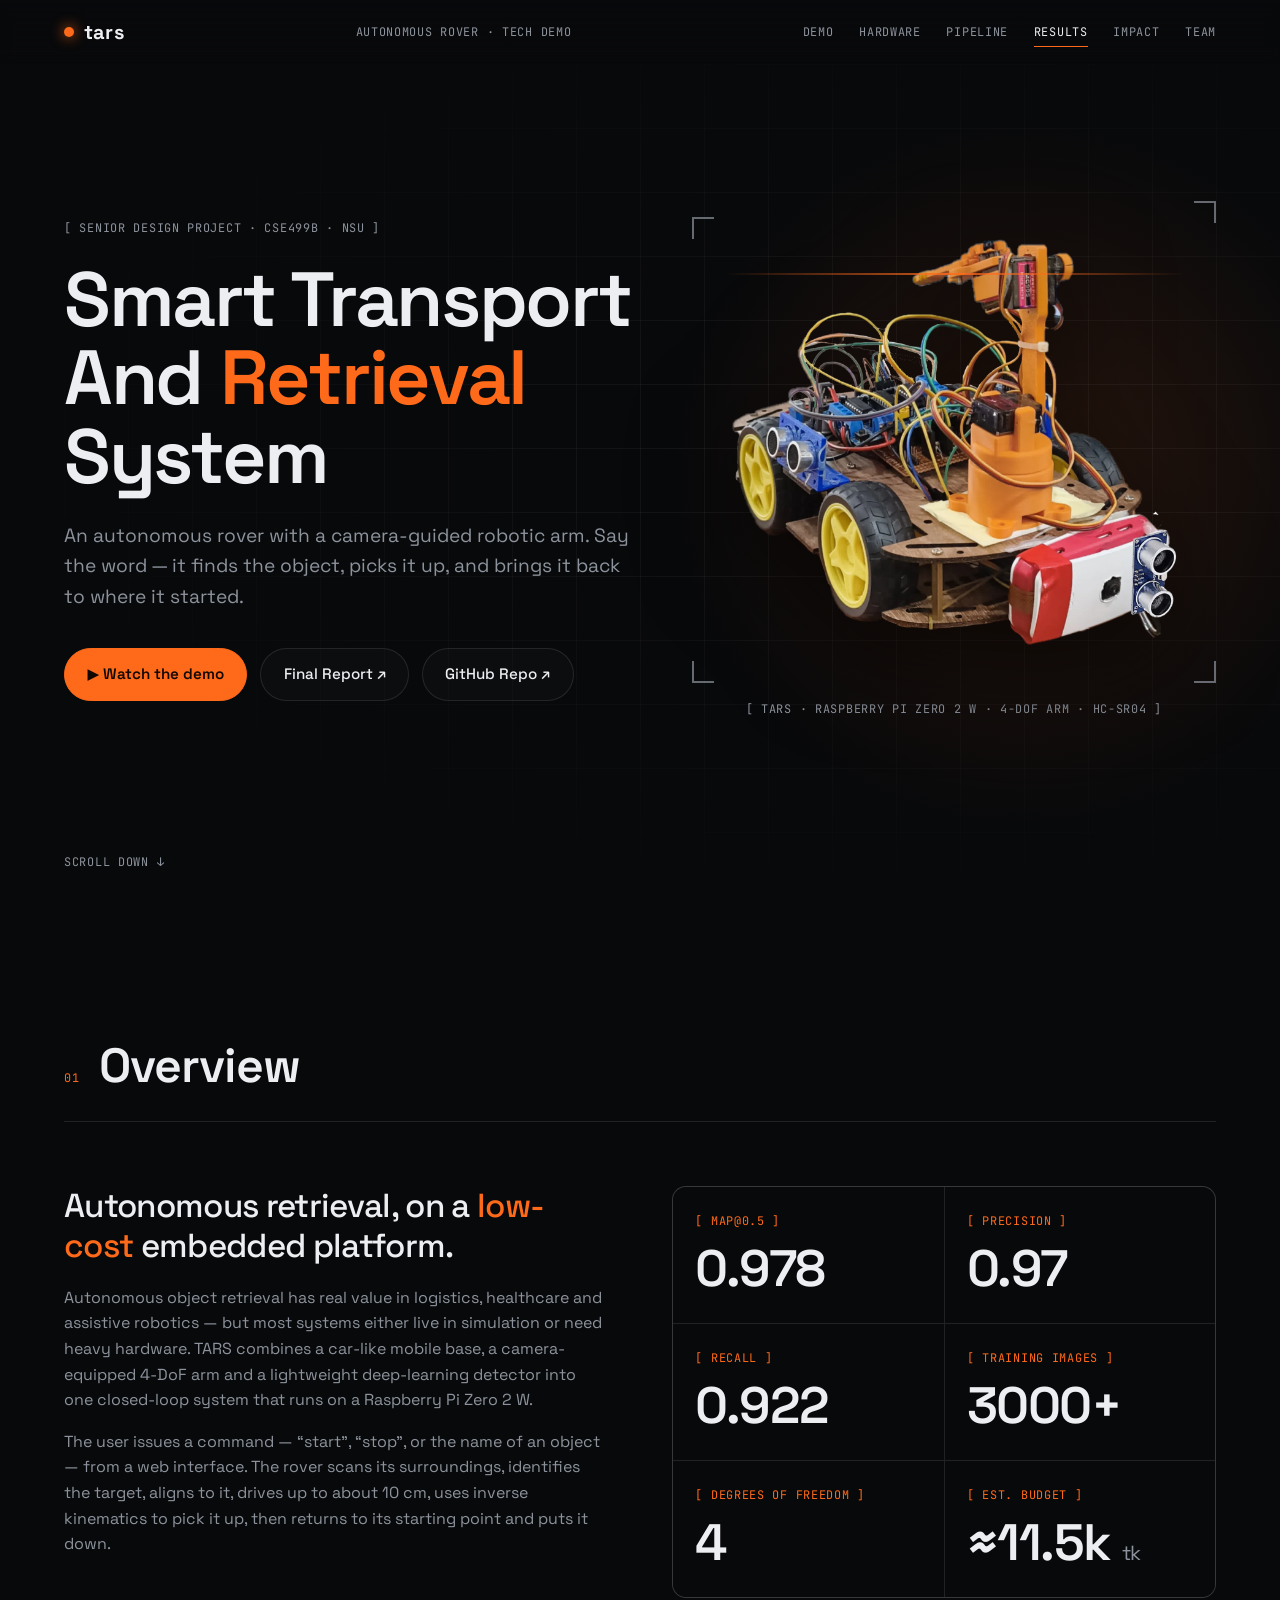
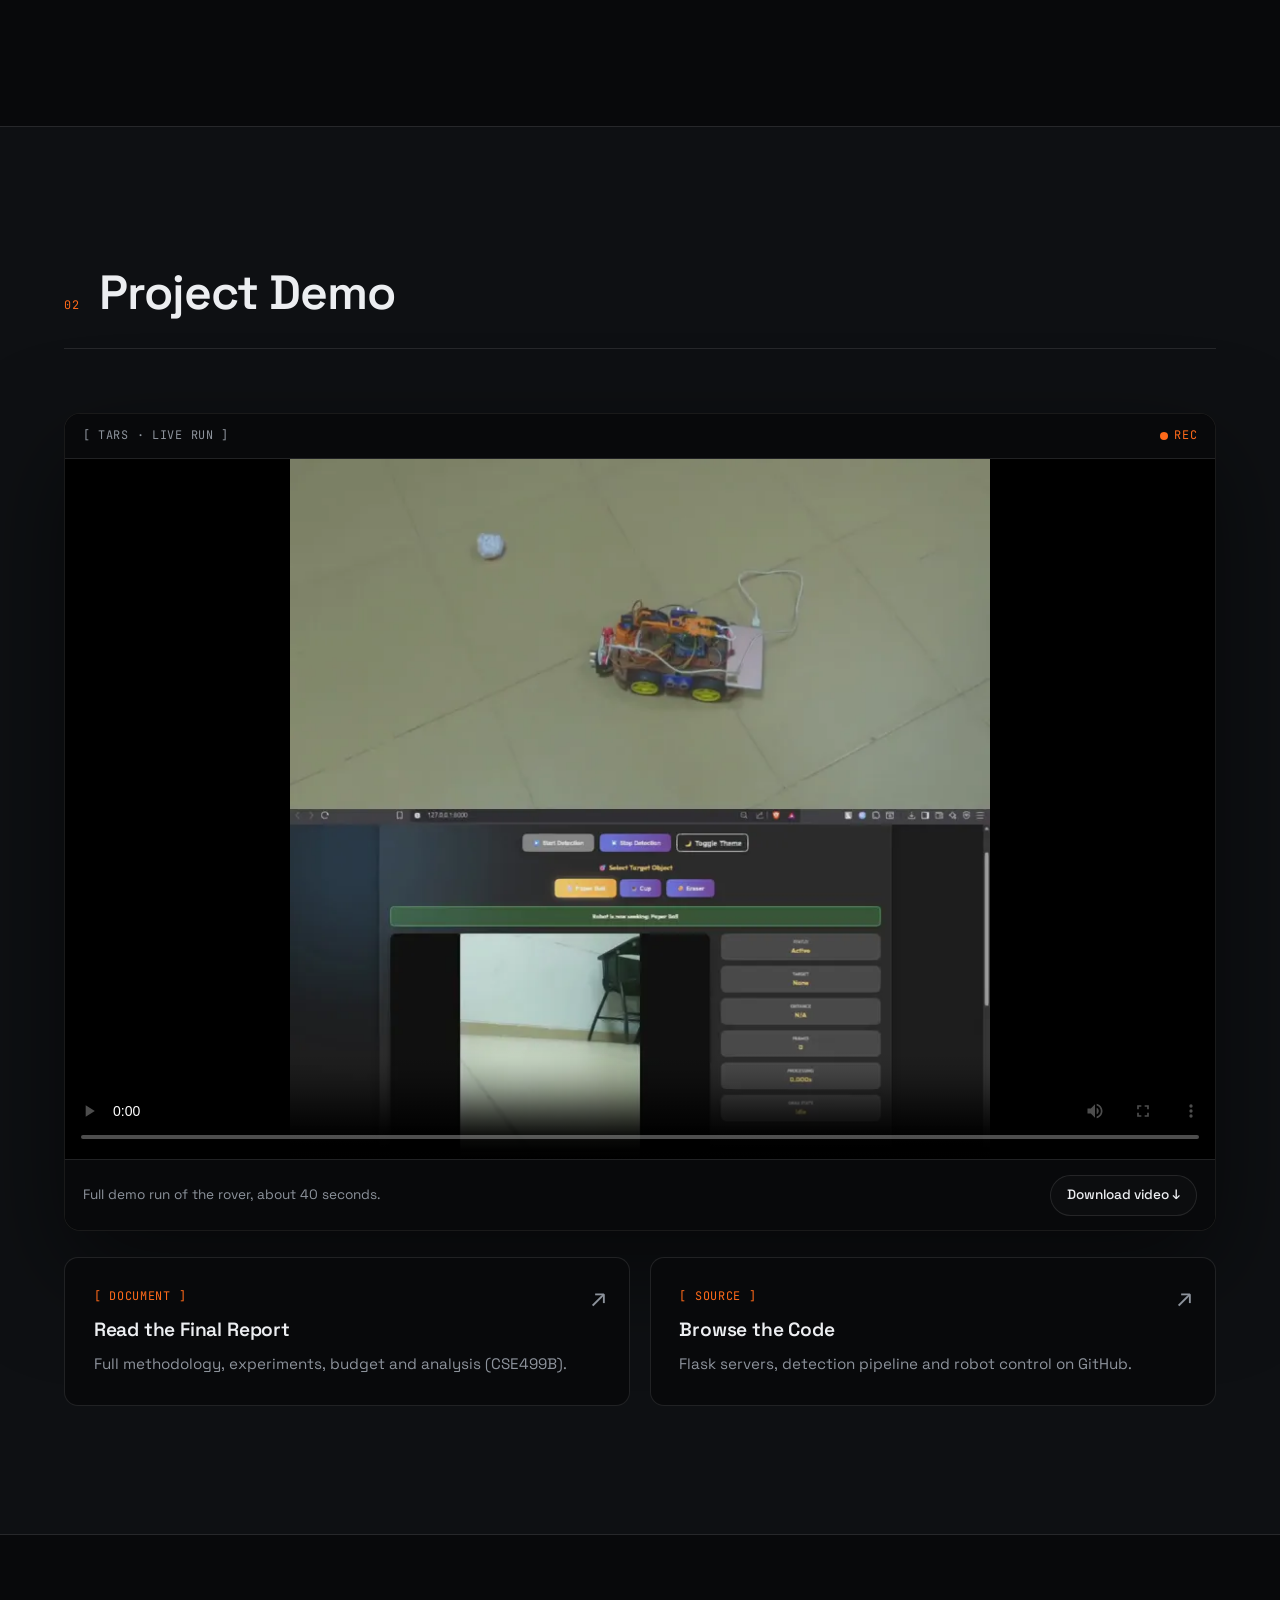
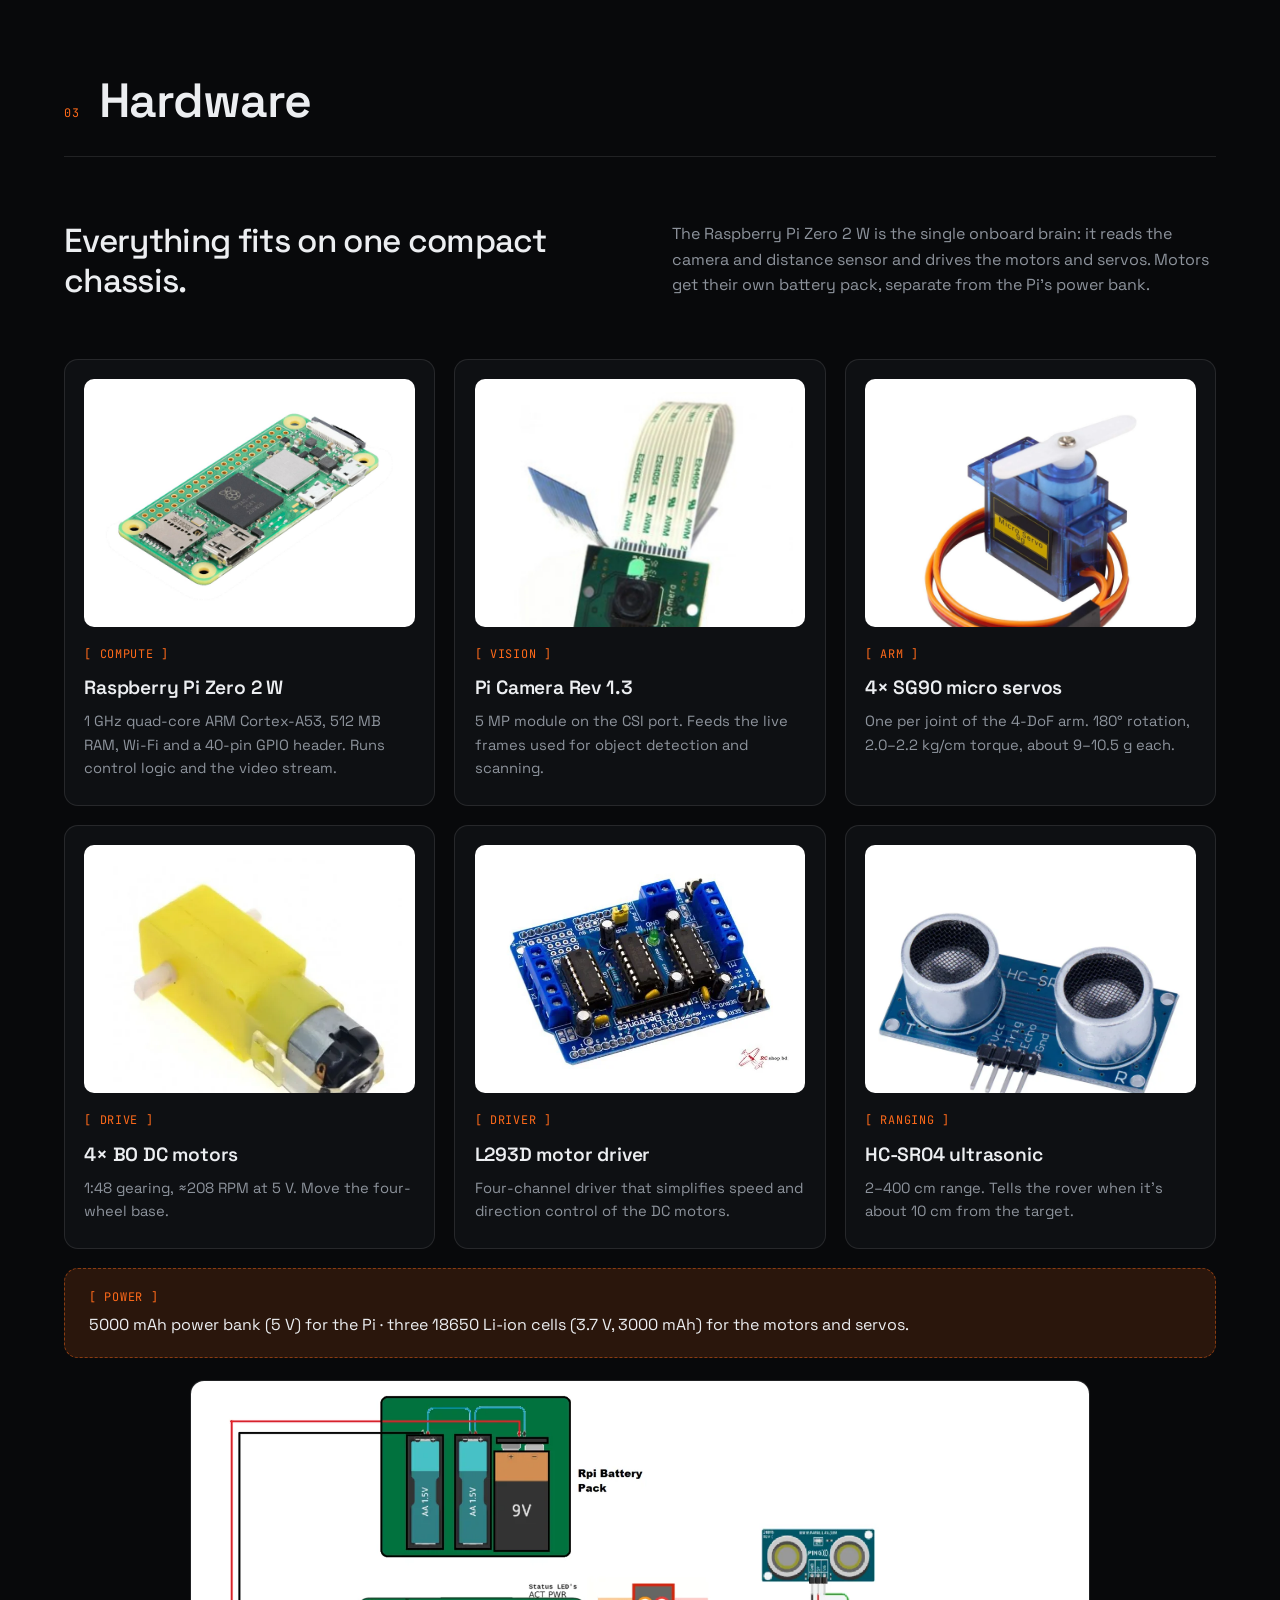
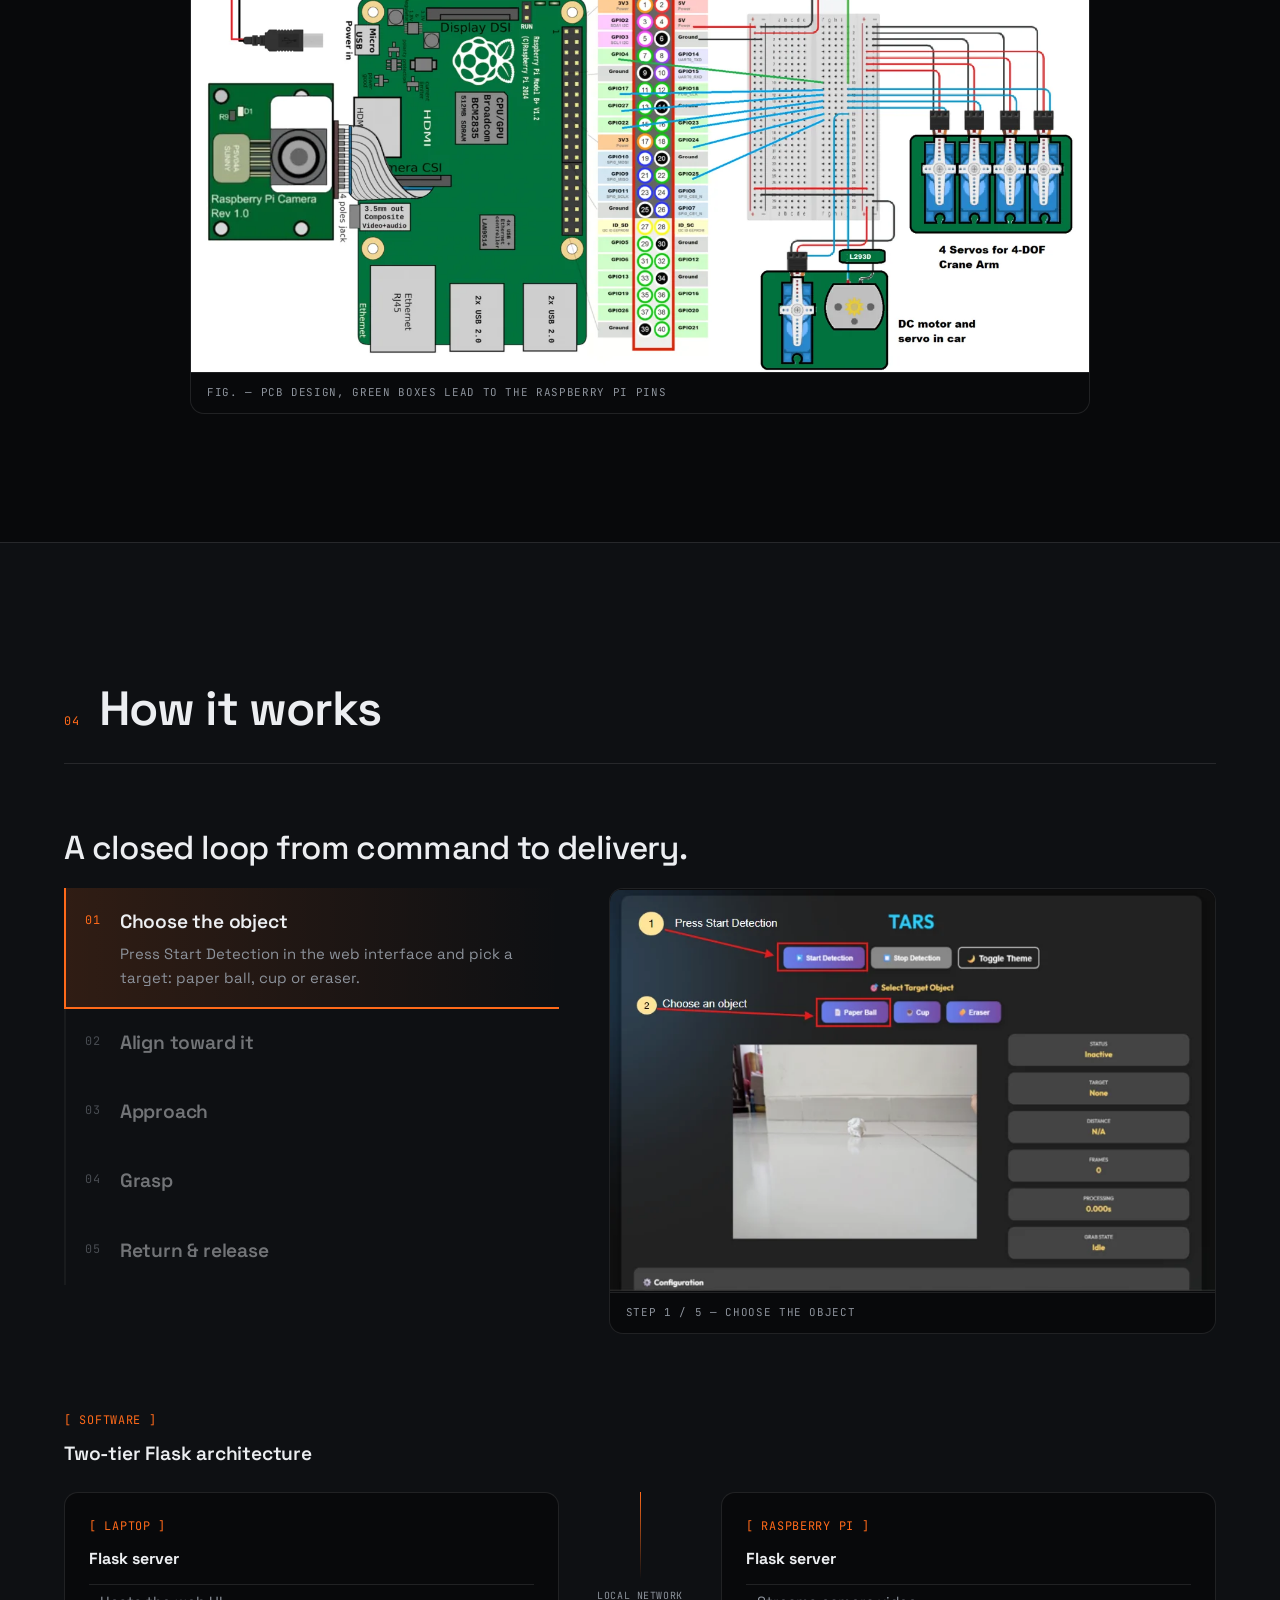
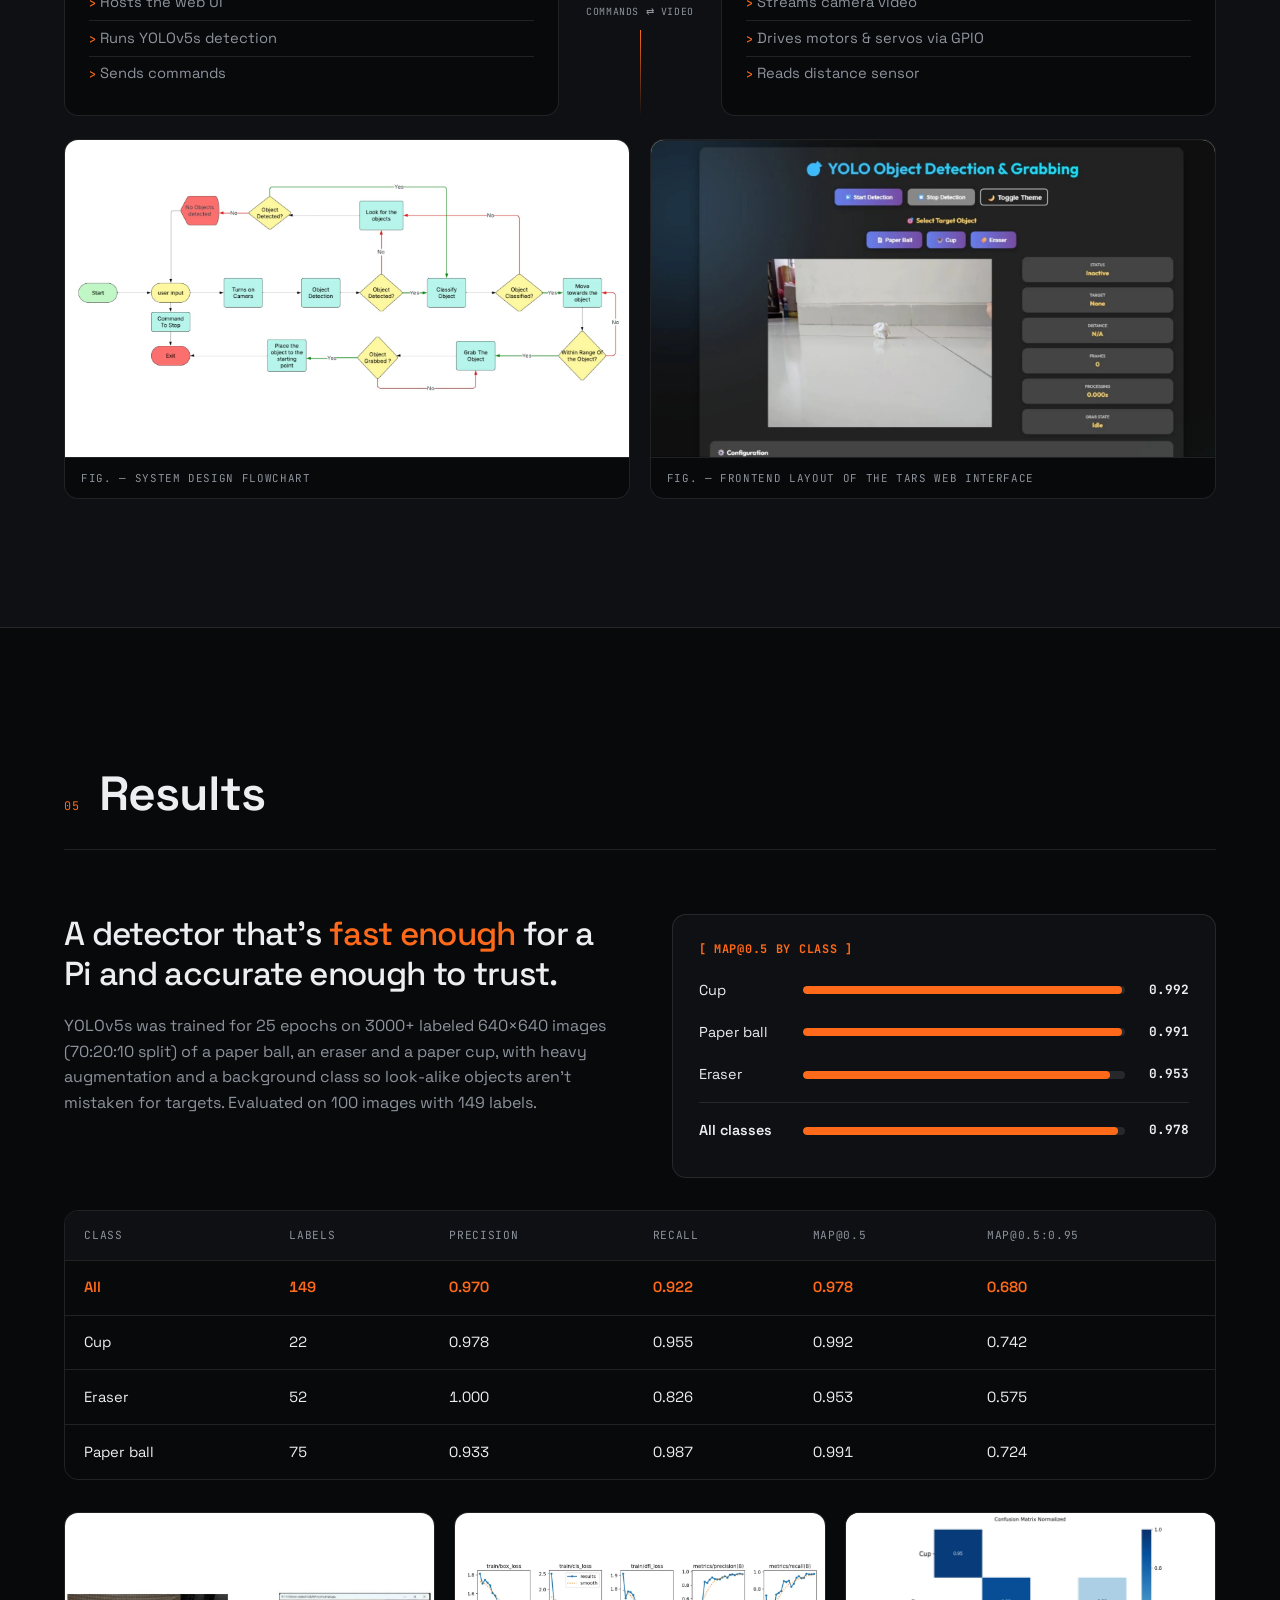
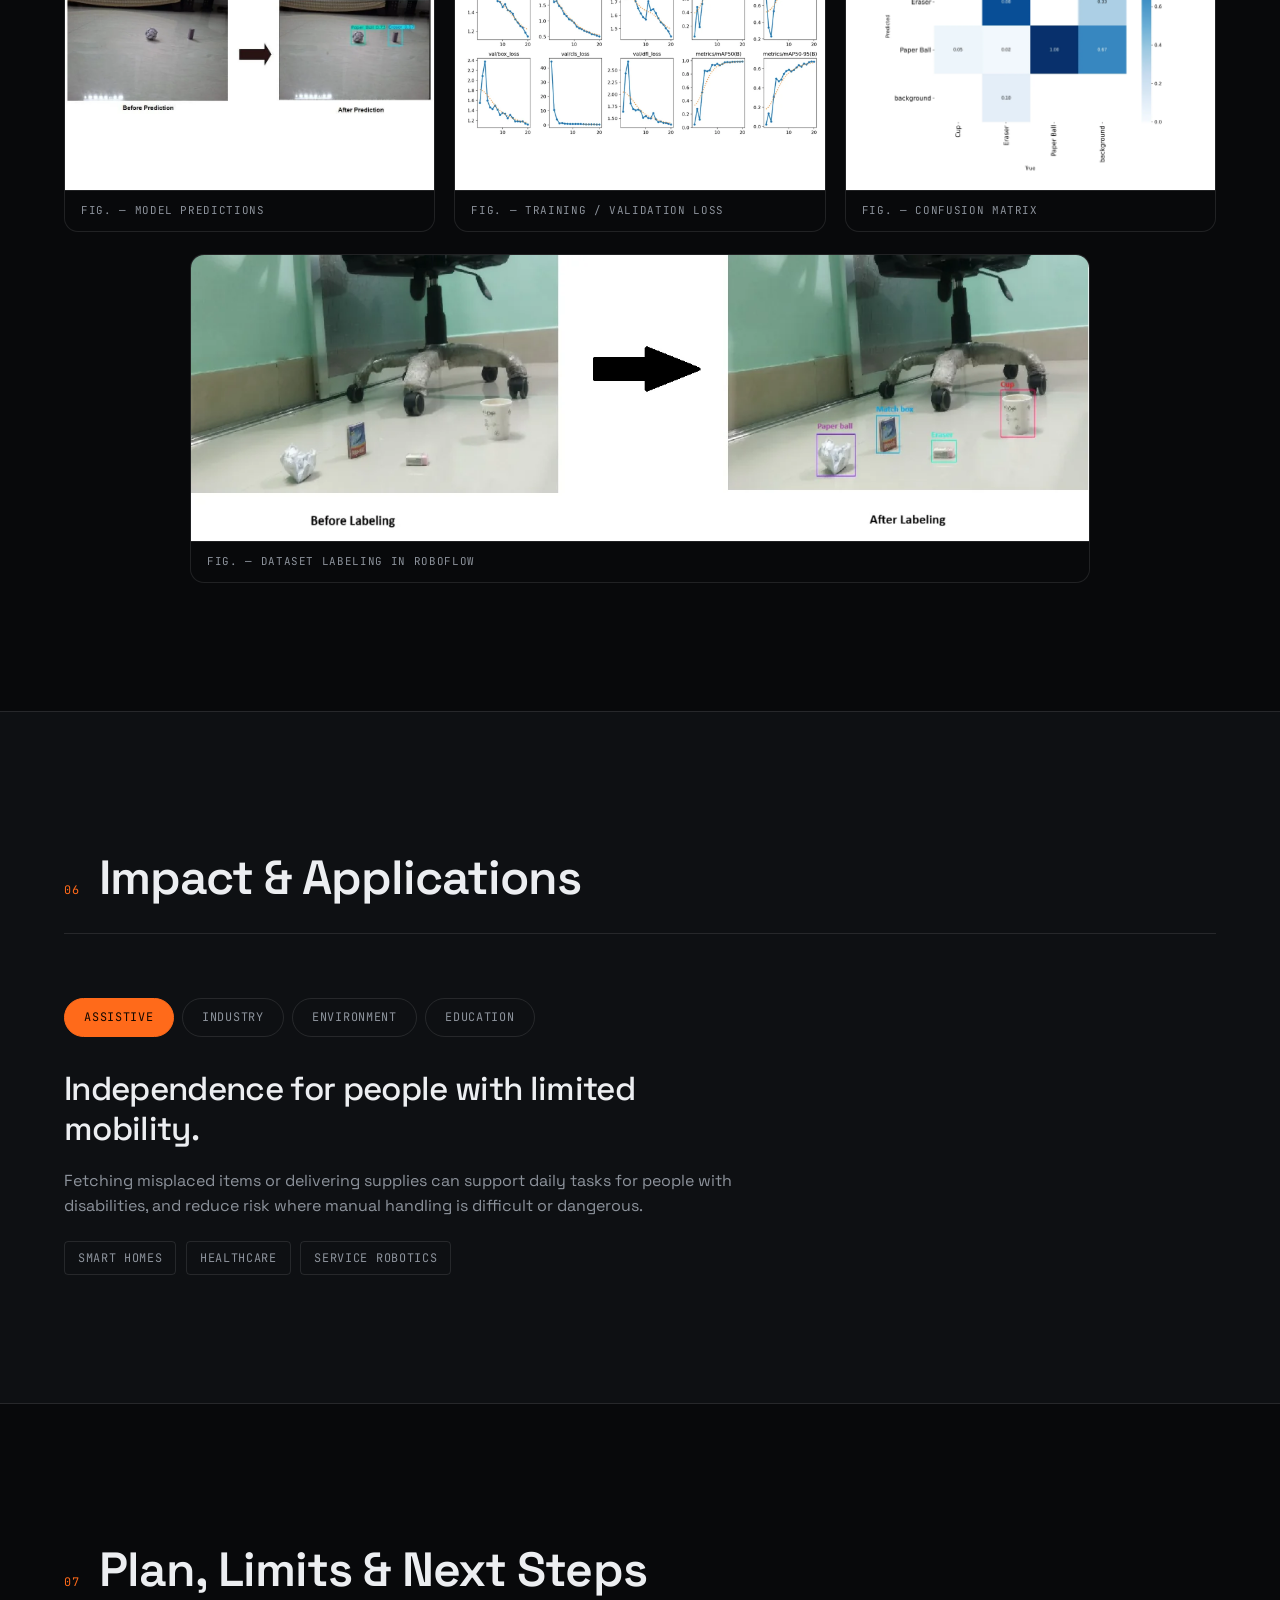
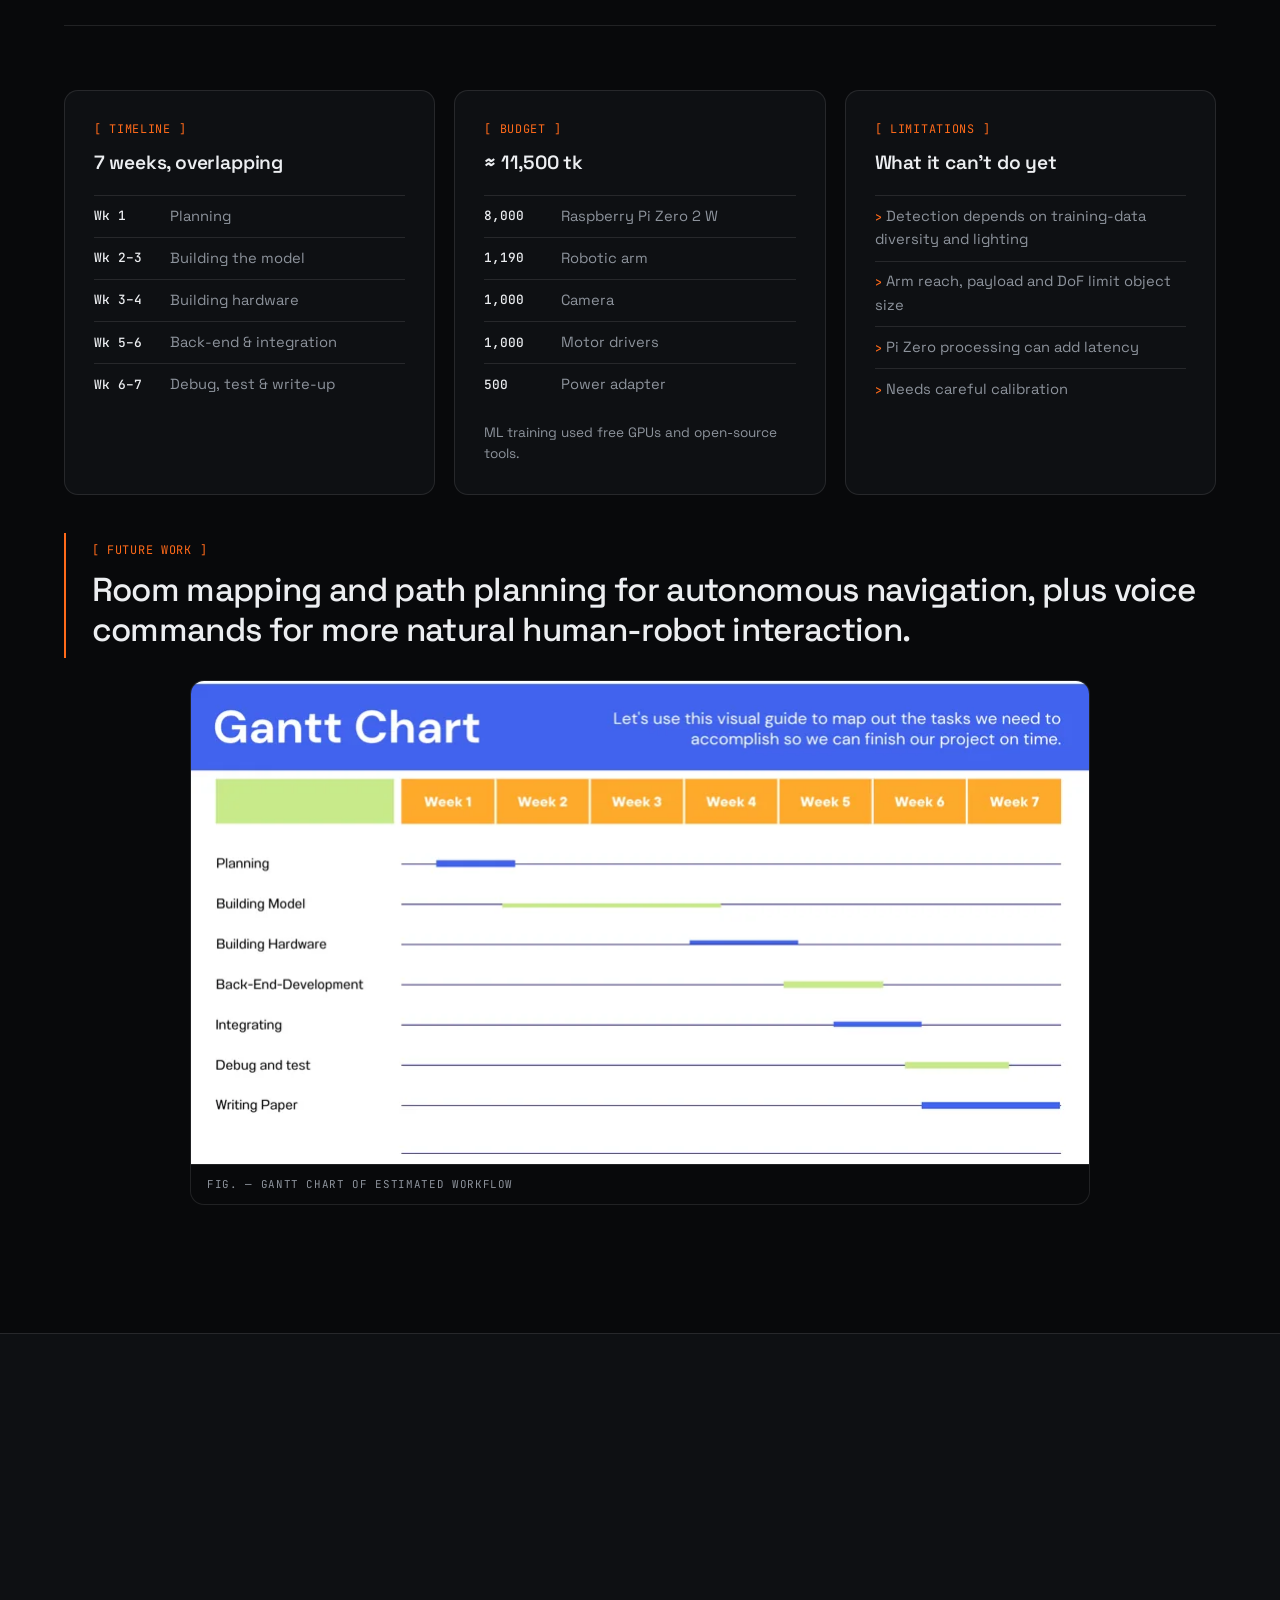
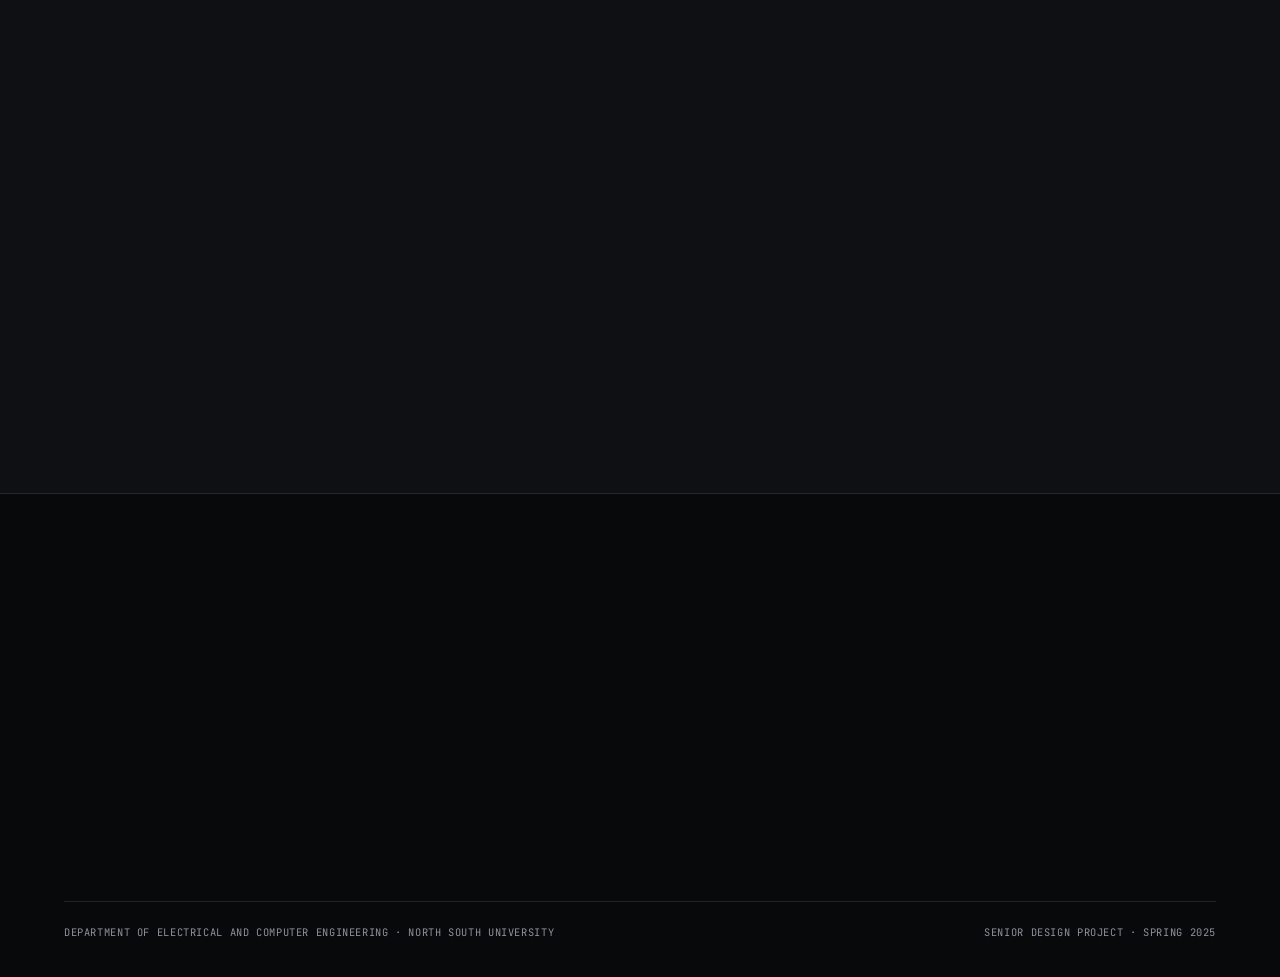
==== commit 8743fd31: "Merge both POVs in the video" ====
--- a/index.html
+++ b/index.html
@@ -8,7 +8,7 @@
 <meta property="og:title" content="TARS — Smart Transport And Retrieval System">
 <meta property="og:description" content="An autonomous rover that finds, grabs and returns objects. YOLOv5s · Inverse kinematics · Raspberry Pi.">
 <meta property="og:image" content="assets/rover.webp">
-<link rel="icon" href="data:image/svg+xml,<svg xmlns='http://www.w3.org/2000/svg' viewBox='0 0 100 100'><text y='.9em' font-size='90'>🤖</text></svg>">
+<link rel="icon" href="assets/favicon.png">
 <link rel="preconnect" href="https://fonts.googleapis.com">
 <link rel="preconnect" href="https://fonts.gstatic.com" crossorigin>
 <link href="https://fonts.googleapis.com/css2?family=JetBrains+Mono:wght@400;500&family=Space+Grotesk:wght@400;500;600;700&display=swap" rel="stylesheet">
@@ -97,11 +97,14 @@
   <div class="video-shell reveal">
     <div class="video-bar mono"><span>[ TARS · live run ]</span><span class="rec"><i></i> REC</span></div>
     <div class="video-frame">
-      <iframe src="https://drive.google.com/file/d/1dZosNfNi_3MgYP8vj880wdnZzely6XjG/preview" title="TARS project demo video" allow="autoplay; fullscreen" allowfullscreen loading="lazy"></iframe>
+      <video controls playsinline preload="metadata" poster="assets/demo-poster.webp" title="TARS project demo video">
+        <source src="assets/demo.mp4" type="video/mp4">
+        Your browser doesn’t support embedded video. <a href="assets/demo.mp4">Download the demo video</a>.
+      </video>
     </div>
     <div class="video-foot">
-      <p class="muted">If the video doesn’t load here, open it directly on Google Drive.</p>
-      <a class="btn small" href="https://drive.google.com/file/d/1dZosNfNi_3MgYP8vj880wdnZzely6XjG/view?usp=sharing" target="_blank" rel="noopener">Open video ↗</a>
+      <p class="muted">Full demo run of the rover, about 40 seconds.</p>
+      <a class="btn small" href="assets/demo.mp4" download>Download video ↓</a>
     </div>
   </div>
 
@@ -396,7 +399,7 @@
     <div class="cta-row center">
       <a class="btn primary" href="https://drive.google.com/file/d/1x4nU5dVO1PKBptkkQc-nvLlIwuIzyJZN/view?usp=sharing" target="_blank" rel="noopener">Final Report ↗</a>
       <a class="btn" href="https://github.com/TrulyFalse/Autonomous-Rover-CSE499" target="_blank" rel="noopener">Code Repository ↗</a>
-      <a class="btn" href="https://drive.google.com/file/d/1dZosNfNi_3MgYP8vj880wdnZzely6XjG/view?usp=sharing" target="_blank" rel="noopener">Demo Video ↗</a>
+      <a class="btn" href="#demo">Demo Video ↓</a>
     </div>
   </div>
   <div class="foot-meta mono">
--- a/style.css
+++ b/style.css
@@ -9,9 +9,11 @@
   --sans:"Space Grotesk",system-ui,-apple-system,"Segoe UI",Roboto,sans-serif;
   --mono:"JetBrains Mono",ui-monospace,SFMono-Regular,Menlo,Consolas,monospace;
   --pad:clamp(20px,5vw,72px);
+  --sec-pt:clamp(70px,10vw,140px); /* section top padding */
+  --nav-h:72px; /* fixed nav + breathing room above a section heading */
 }
 *{box-sizing:border-box;margin:0;padding:0}
-html{scroll-behavior:smooth;scroll-padding-top:70px}
+html{scroll-behavior:smooth}
 body{background:var(--bg);color:var(--text);font-family:var(--sans);line-height:1.6;-webkit-font-smoothing:antialiased;overflow-x:hidden}
 img{max-width:100%;display:block}
 a{color:inherit;text-decoration:none}
@@ -82,7 +84,9 @@
 .marquee-track span:nth-child(2n+1){color:var(--text)}
 
 /* sections */
-.section{padding:clamp(70px,10vw,140px) var(--pad);max-width:100%}
+.section{padding:var(--sec-pt) var(--pad);max-width:100%}
+/* anchor jumps: cancel the big top padding so the heading lands just below the fixed nav */
+.section[id]{scroll-margin-top:calc(var(--nav-h) - var(--sec-pt))}
 .section>*{max-width:1300px;margin-left:auto;margin-right:auto}
 .dark2{background:var(--bg2);border-block:1px solid var(--line)}
 .sec-head{display:flex;align-items:baseline;gap:1.2rem;margin-bottom:clamp(2rem,5vw,4rem);border-bottom:1px solid var(--line);padding-bottom:1rem}
@@ -107,8 +111,10 @@
 .video-bar{display:flex;justify-content:space-between;padding:.8rem 1.1rem;background:var(--bg);color:var(--muted);border-bottom:1px solid var(--line)}
 .rec{display:flex;align-items:center;gap:.4rem;color:var(--accent)}
 .rec i{width:8px;height:8px;border-radius:50%;background:var(--accent);animation:pulse 1.2s infinite}
-.video-frame{position:relative;aspect-ratio:16/9;background:#000}
+.video-frame{position:relative;width:100%;aspect-ratio:1/1;background:#000;min-height:260px;max-height:min(700px,calc(100svh - 130px))}
+@media(max-width:700px){.video-frame{aspect-ratio:1/1;min-height:0}}
 .video-frame iframe{position:absolute;inset:0;width:100%;height:100%;border:0}
+.video-frame video{position:absolute;inset:0;width:100%;height:100%;object-fit:contain;background:#000;display:block}
 .video-foot{display:flex;justify-content:space-between;align-items:center;gap:1rem;padding:.9rem 1.1rem;background:var(--bg);border-top:1px solid var(--line);flex-wrap:wrap}
 .video-foot .muted{font-size:.85rem}
 .link-cards{display:grid;grid-template-columns:1fr 1fr;gap:1.2rem;margin-top:1.6rem}
